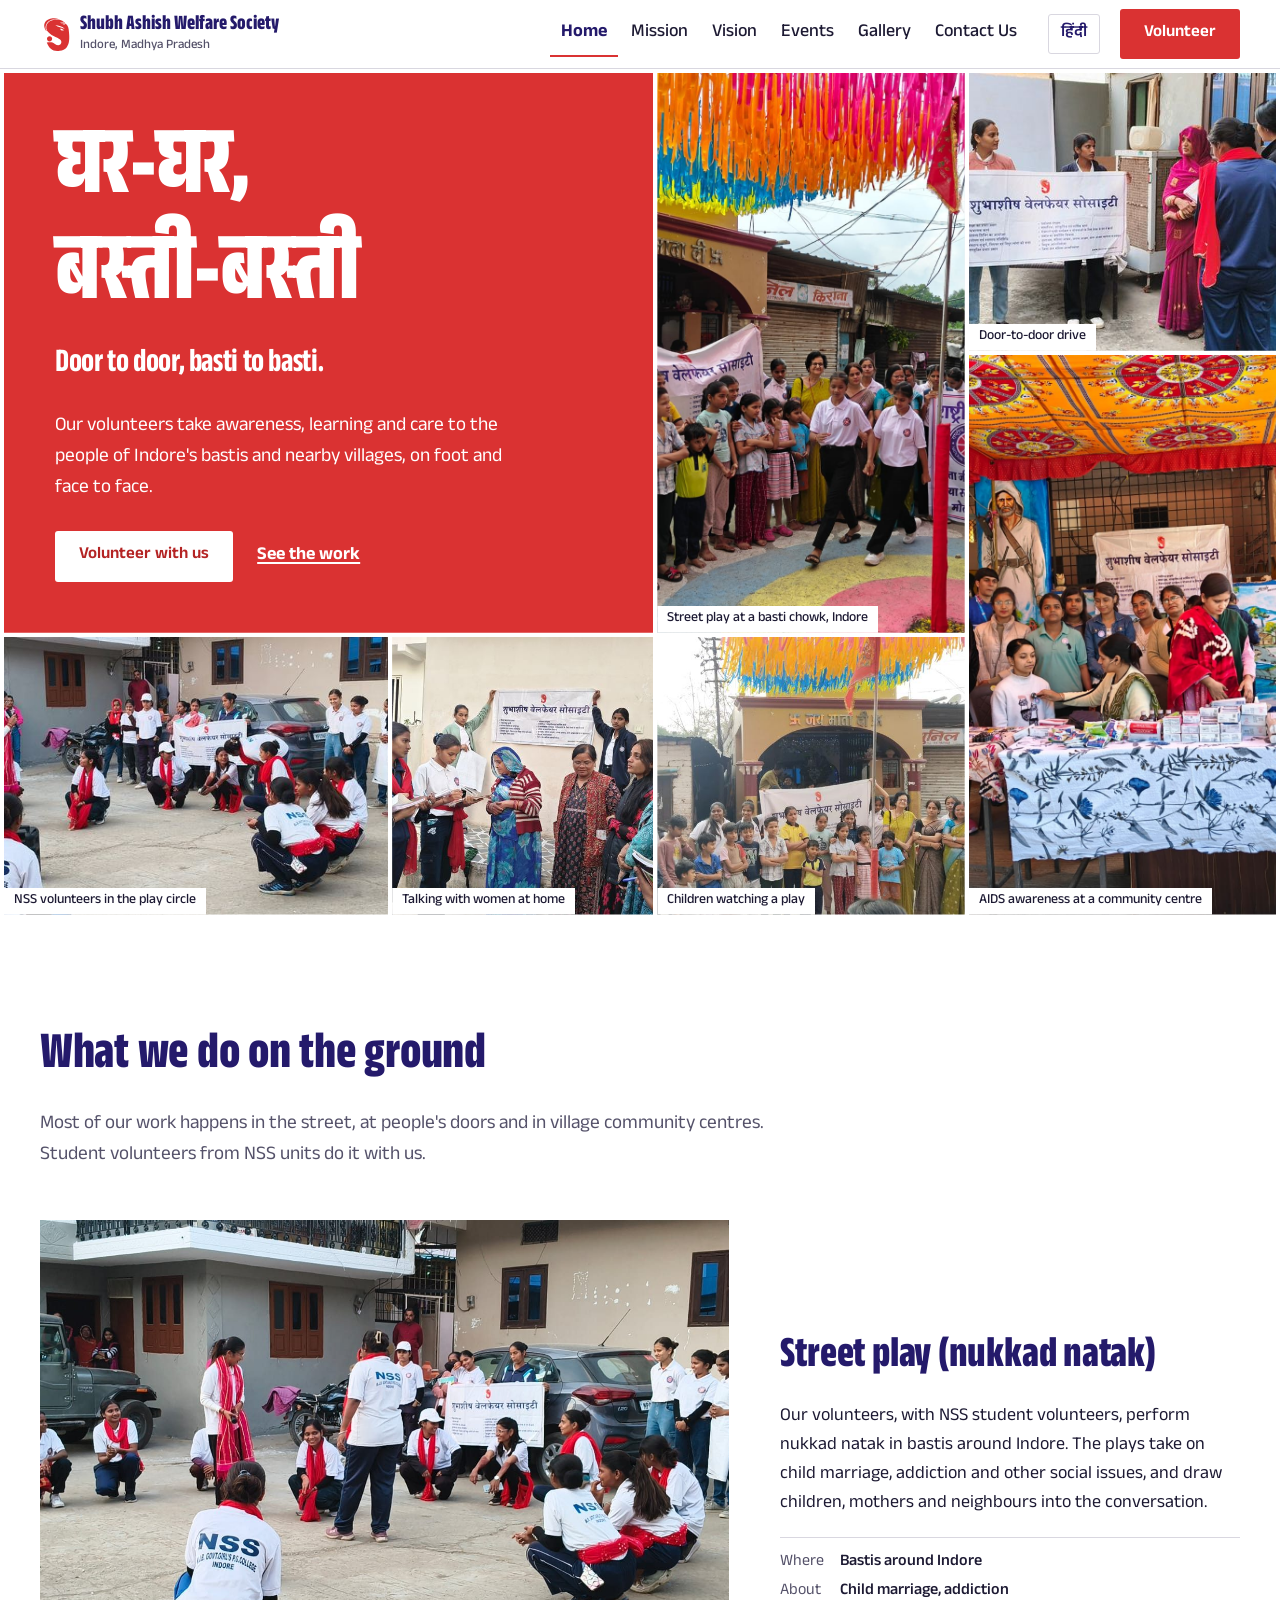
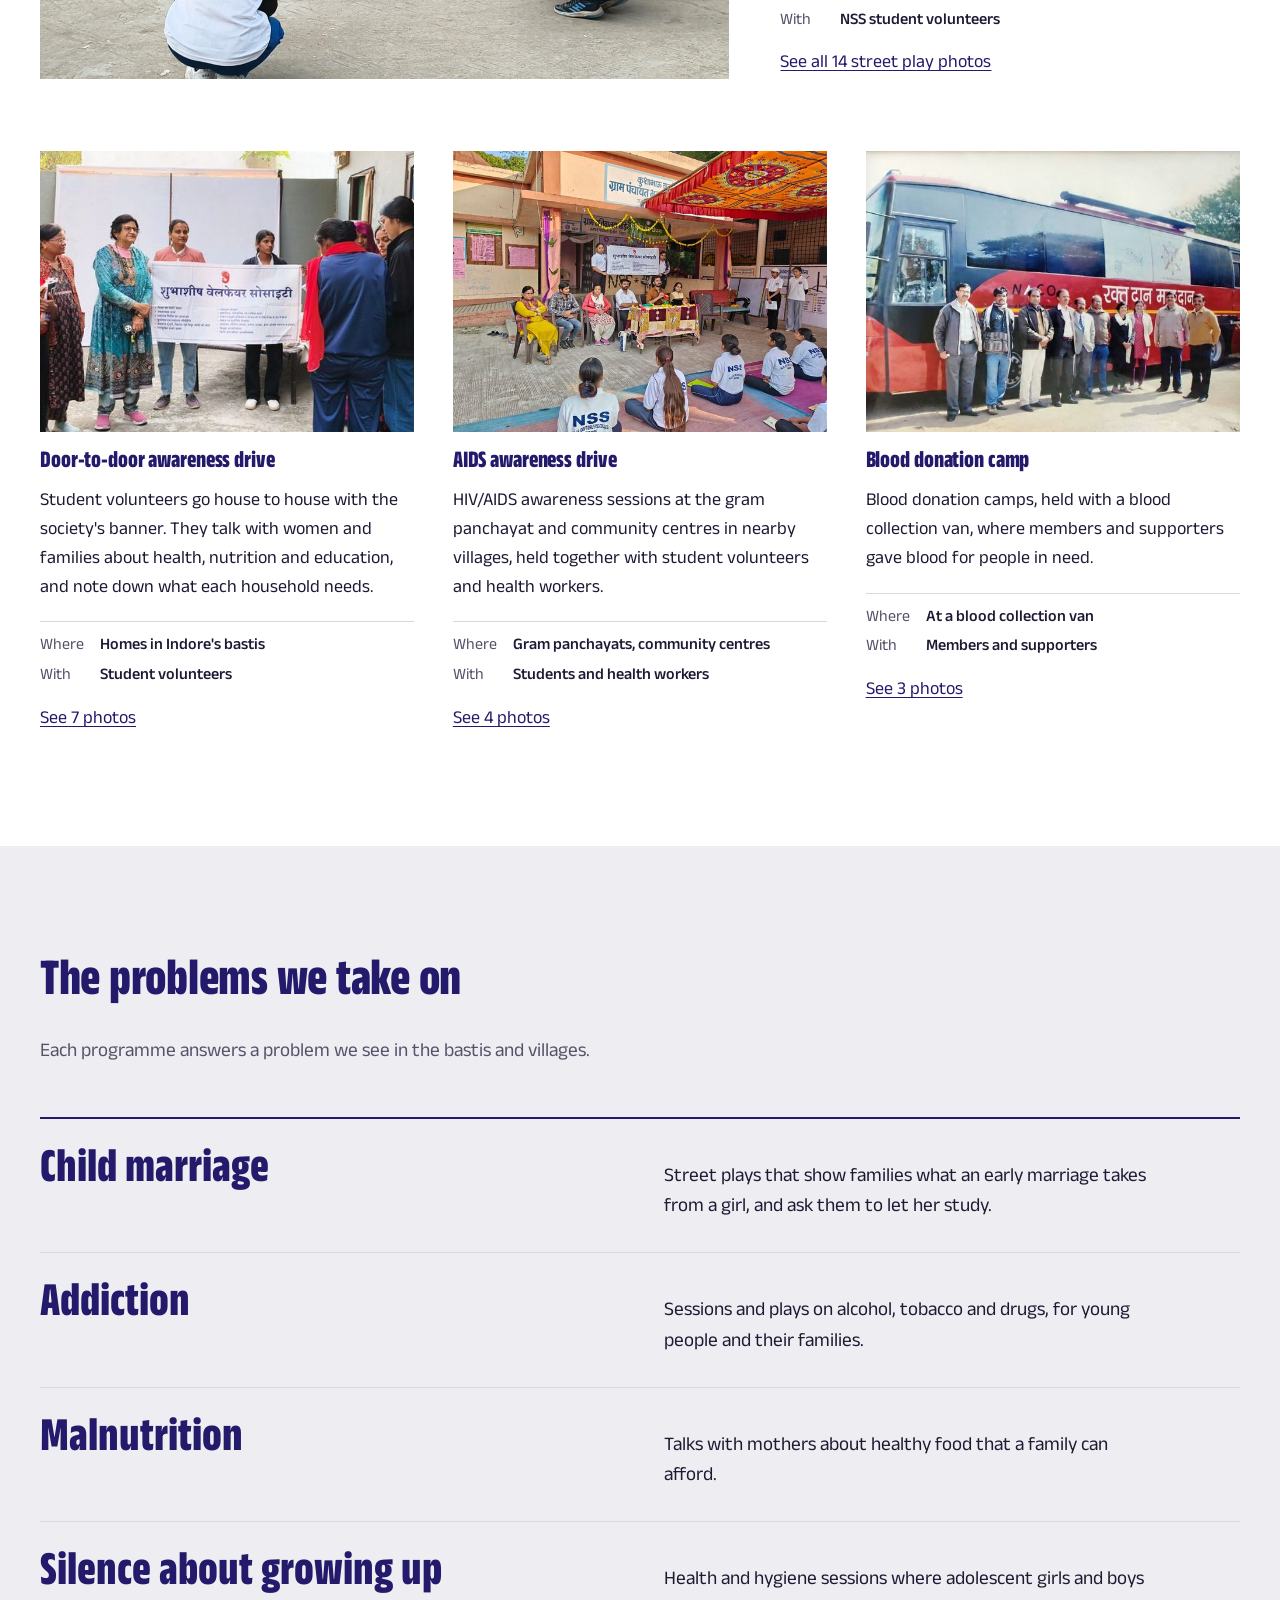
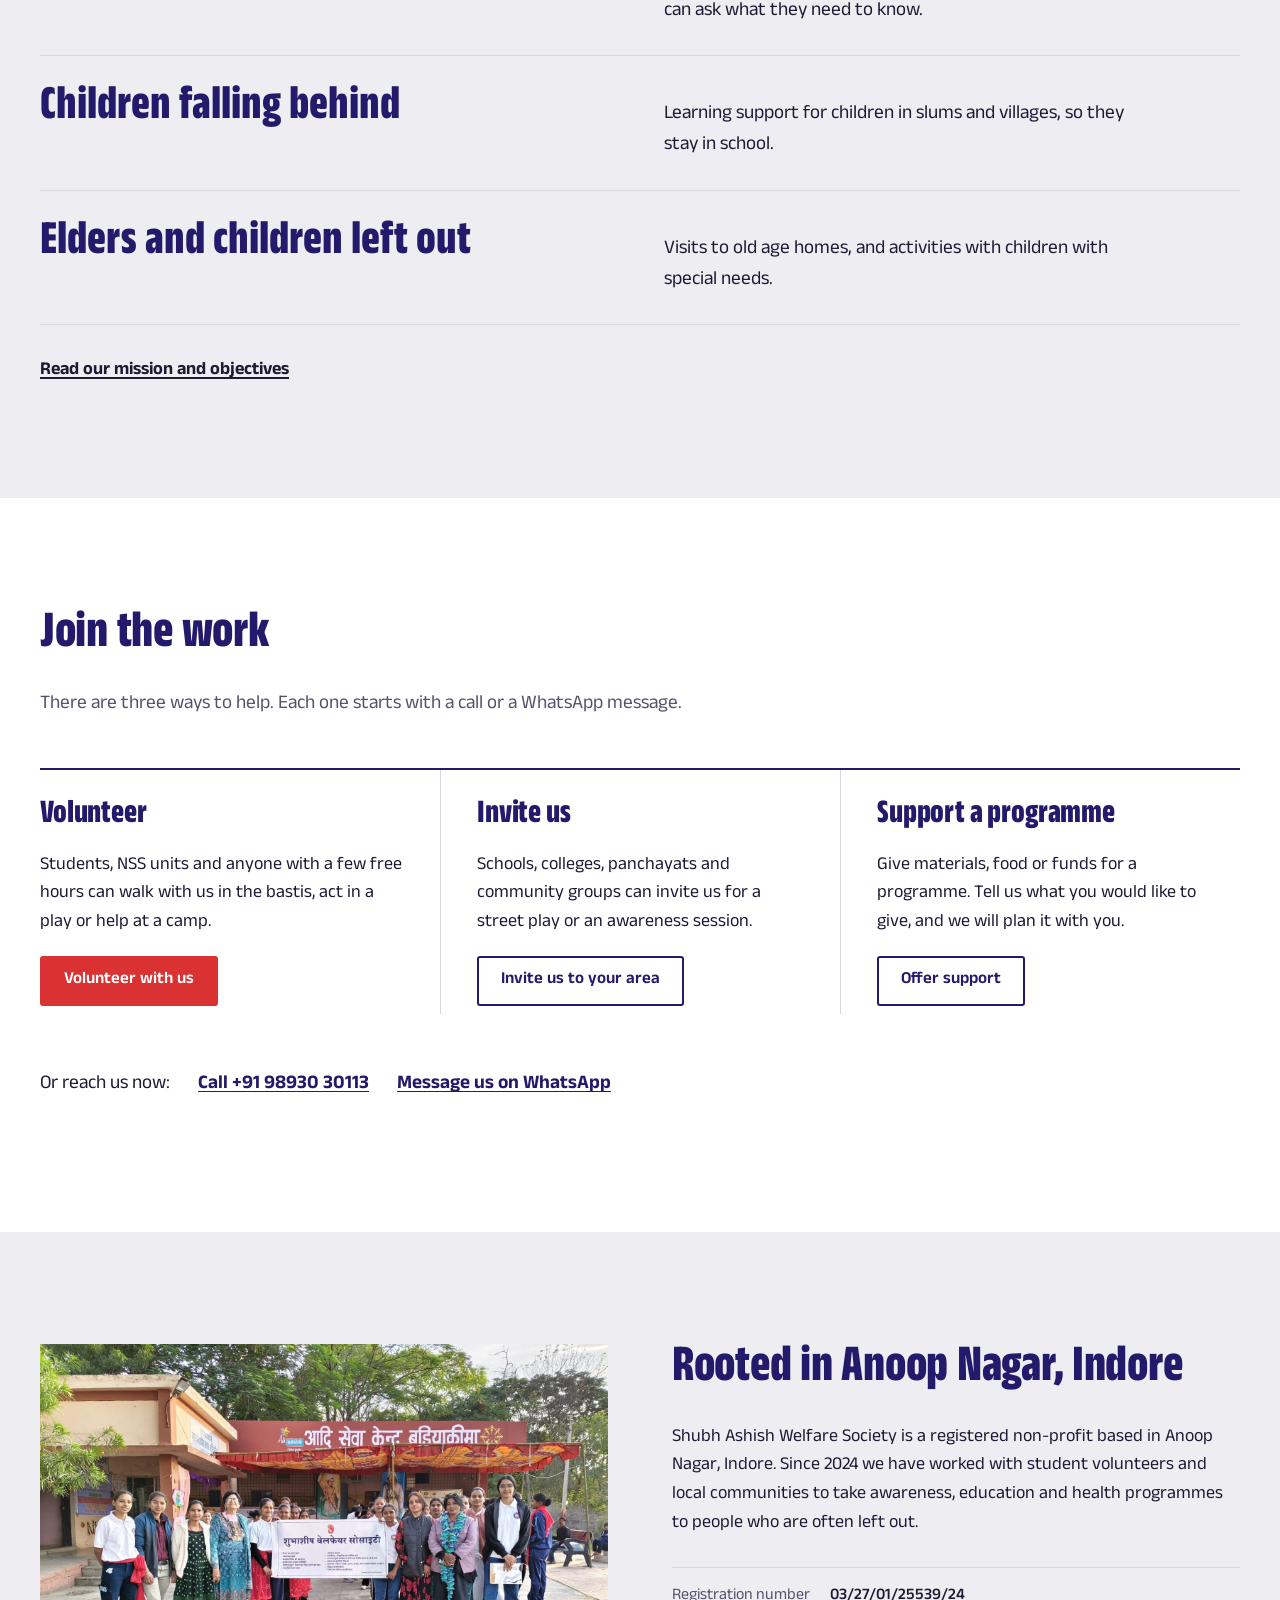
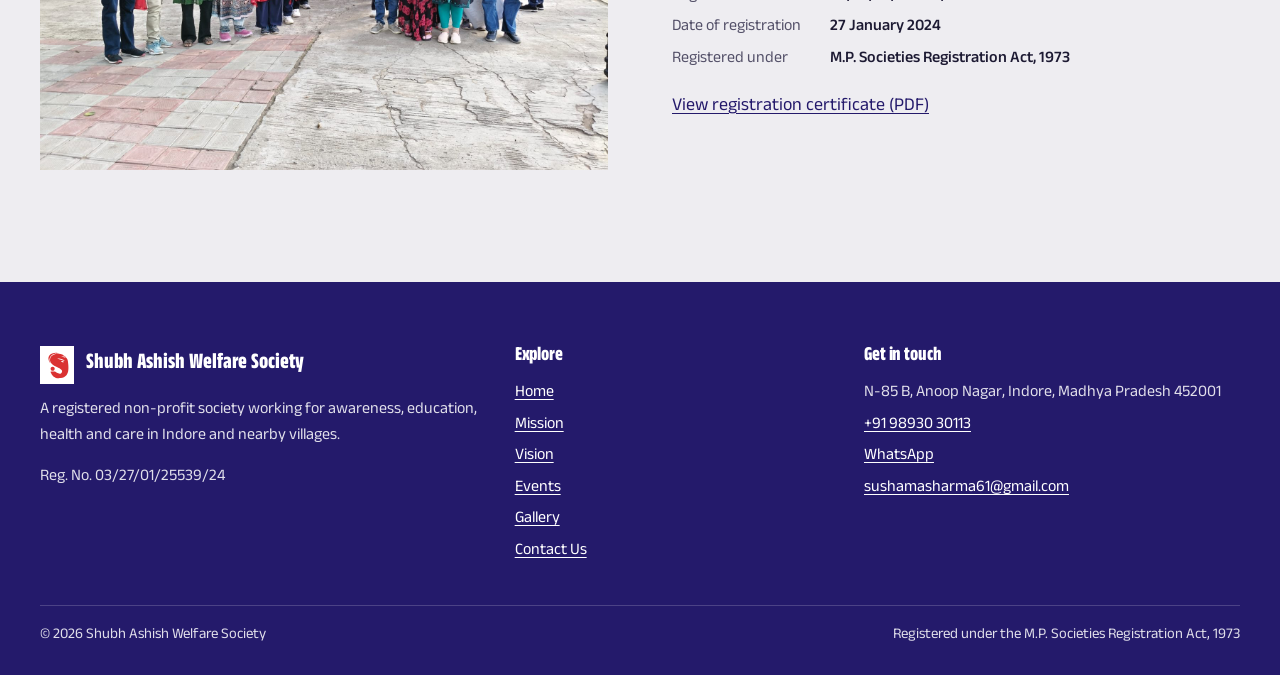
==== index.html @ 7dbbb55b "Initial commit: Shubh Ashish Welfare Society website" ====
<!doctype html>
<html lang="en">
<head>
  <meta charset="utf-8">
  <meta name="viewport" content="width=device-width, initial-scale=1">
  <title data-i18n="title.home">Shubh Ashish Welfare Society | Indore</title>
  <meta name="description" content="Shubh Ashish Welfare Society, Indore: street plays, door-to-door awareness drives, adolescent health, education, nutrition and care in Indore's bastis and nearby villages.">
  <link rel="icon" href="images/logo.svg" type="image/svg+xml">
  <link rel="preconnect" href="https://fonts.googleapis.com">
  <link rel="preconnect" href="https://fonts.gstatic.com" crossorigin>
  <link href="https://fonts.googleapis.com/css2?family=Anek+Devanagari:wdth,wght@75..100,400..800&display=swap" rel="stylesheet">
  <link rel="stylesheet" href="css/style.css">
  <script>
    /* Apply the saved language before the page paints, to avoid a flash of English. */
    (function () {
      var lang = new URLSearchParams(location.search).get("lang");
      try { lang = lang || localStorage.getItem("lang"); } catch (e) {}
      if (lang === "hi") {
        var root = document.documentElement;
        root.lang = "hi";
        root.classList.add("i18n-pending");
        setTimeout(function () { root.classList.remove("i18n-pending"); }, 1500);
      }
    })();
  </script>
  <script src="js/hi.js" defer></script>
  <script src="js/main.js" defer></script>
</head>
<body>
  <a class="skip-link" href="#main" data-i18n="skip">Skip to content</a>
  <header class="site-header">
    <div class="container header-inner">
      <a class="brand" href="index.html">
        <img src="images/logo.svg" alt="" width="30" height="35">
        <span class="brand-name"><span data-i18n="brand.name">Shubh Ashish Welfare Society</span>
          <small data-i18n="brand.place">Indore, Madhya Pradesh</small></span>
      </a>
      <nav class="main-nav" id="main-nav" data-i18n-attr="aria-label:nav.label" aria-label="Main">
        <ul>
          <li><a href="index.html" aria-current="page" data-i18n="nav.home">Home</a></li>
          <li><a href="mission.html" data-i18n="nav.mission">Mission</a></li>
          <li><a href="vision.html" data-i18n="nav.vision">Vision</a></li>
          <li><a href="events.html" data-i18n="nav.events">Events</a></li>
          <li><a href="gallery.html" data-i18n="nav.gallery">Gallery</a></li>
          <li><a href="contact.html" data-i18n="nav.contact">Contact Us</a></li>
        </ul>
      </nav>
      <button class="lang-toggle" type="button" lang="hi" data-i18n="lang.button" data-i18n-attr="aria-label:lang.aria" aria-label="Switch to Hindi">हिंदी</button>
      <a class="btn btn-primary header-cta" href="contact.html?purpose=volunteer" data-i18n="nav.cta">Volunteer</a>
      <button class="nav-toggle" type="button" aria-controls="main-nav" aria-expanded="false" data-i18n-attr="aria-label:nav.menu" aria-label="Menu"><svg viewBox="0 0 24 24" fill="none" stroke="currentColor" stroke-width="2" stroke-linecap="round" stroke-linejoin="round" aria-hidden="true"><path d="M4 6h16M4 12h16M4 18h16"/></svg></button>
    </div>
  </header>

  <main id="main">
    <section class="ground" aria-labelledby="hero-title">
      <div class="ground-call">
        <h1 id="hero-title"><span class="slogan" lang="hi">घर-घर,<br>बस्ती-बस्ती</span>
          <span class="slogan-sub" data-i18n="hero.sub">Door to door, basti to basti.</span></h1>
        <p class="lead" data-i18n="hero.lead">Our volunteers take awareness, learning and care to the people of Indore's bastis and nearby villages, on foot and face to face.</p>
        <div class="actions">
          <a class="btn btn-light" href="contact.html?purpose=volunteer" data-i18n="hero.cta1">Volunteer with us</a>
          <a class="link-strong" href="#ground-work" data-i18n="hero.cta2">See the work</a>
        </div>
      </div>
      <figure class="tile t1">
        <img src="images/gallery/full/street-awareness-play-07.jpg" width="1600" height="1200" alt="" fetchpriority="high">
        <figcaption data-i18n="tile.1">Street play at a basti chowk, Indore</figcaption>
      </figure>
      <figure class="tile t2">
        <img src="images/gallery/thumb/awareness-drive-02.jpg" width="640" height="360" alt="">
        <figcaption data-i18n="tile.2">Door-to-door drive</figcaption>
      </figure>
      <figure class="tile t3">
        <img src="images/gallery/full/AIDS-awareness-drive-03.jpg" width="1600" height="1200" alt="">
        <figcaption data-i18n="tile.3">AIDS awareness at a community centre</figcaption>
      </figure>
      <figure class="tile t4">
        <img src="images/gallery/thumb/street-awareness-play-10.jpg" width="640" height="360" alt="">
        <figcaption data-i18n="tile.4">NSS volunteers in the play circle</figcaption>
      </figure>
      <figure class="tile t5">
        <img src="images/gallery/thumb/awareness-drive-05.jpg" width="640" height="480" alt="">
        <figcaption data-i18n="tile.5">Talking with women at home</figcaption>
      </figure>
      <figure class="tile t6">
        <img src="images/gallery/thumb/street-awareness-play-02.jpg" width="640" height="480" alt="">
        <figcaption data-i18n="tile.6">Children watching a play</figcaption>
      </figure>
    </section>

    <section class="section" id="ground-work">
      <div class="container">
        <div class="section-head">
          <h2 data-i18n="home.work.title">What we do on the ground</h2>
          <p data-i18n="home.work.intro">Most of our work happens in the street, at people's doors and in village community centres. Student volunteers from NSS units do it with us.</p>
        </div>

        <article class="field-feature">
          <img src="images/gallery/full/street-awareness-play-11.jpg" width="1599" height="899" loading="lazy"
               data-i18n-attr="alt:home.f.street.alt" alt="Volunteers in red scarves crouch in a circle on the street, performing a play">
          <div>
            <h3 data-i18n="cat.street">Street play (nukkad natak)</h3>
            <p data-i18n="ev.f.street">Our volunteers, with NSS student volunteers, perform nukkad natak in bastis around Indore. The plays take on child marriage, addiction and other social issues, and draw children, mothers and neighbours into the conversation.</p>
            <dl class="facts">
              <dt data-i18n="facts.where">Where</dt><dd data-i18n="f.street.where">Bastis around Indore</dd>
              <dt data-i18n="facts.about">About</dt><dd data-i18n="f.street.about">Child marriage, addiction</dd>
              <dt data-i18n="facts.with">With</dt><dd data-i18n="f.nss">NSS student volunteers</dd>
            </dl>
            <a href="gallery.html#street-play" data-i18n="f.street.link">See all 14 street play photos</a>
          </div>
        </article>

        <div class="field-list">
          <article class="field-item">
            <img src="images/gallery/thumb/awareness-drive-04.jpg" width="640" height="360" loading="lazy"
                 data-i18n-attr="alt:home.f.drive.alt" alt="Volunteers with the society's banner talk with women outside a house">
            <div>
              <h3 data-i18n="cat.drive">Door-to-door awareness drive</h3>
              <p data-i18n="ev.f.drive">Student volunteers go house to house with the society's banner. They talk with women and families about health, nutrition and education, and note down what each household needs.</p>
              <dl class="facts">
                <dt data-i18n="facts.where">Where</dt><dd data-i18n="f.drive.where">Homes in Indore's bastis</dd>
                <dt data-i18n="facts.with">With</dt><dd data-i18n="f.students">Student volunteers</dd>
              </dl>
              <a href="gallery.html#awareness-drive" data-i18n="f.drive.link">See 7 photos</a>
            </div>
          </article>
          <article class="field-item">
            <img src="images/gallery/thumb/AIDS-awareness-drive-01.jpg" width="640" height="480" loading="lazy"
                 data-i18n-attr="alt:home.f.aids.alt" alt="A session under a canopy at a gram panchayat, with NSS volunteers seated in front">
            <div>
              <h3 data-i18n="cat.aids">AIDS awareness drive</h3>
              <p data-i18n="ev.f.aids">HIV/AIDS awareness sessions at the gram panchayat and community centres in nearby villages, held together with student volunteers and health workers.</p>
              <dl class="facts">
                <dt data-i18n="facts.where">Where</dt><dd data-i18n="f.aids.where">Gram panchayats, community centres</dd>
                <dt data-i18n="facts.with">With</dt><dd data-i18n="f.aids.with">Students and health workers</dd>
              </dl>
              <a href="gallery.html#aids-awareness" data-i18n="f.aids.link">See 4 photos</a>
            </div>
          </article>
          <article class="field-item">
            <img src="images/gallery/thumb/blood-donation-drive-02.jpg" width="640" height="443" loading="lazy"
                 data-i18n-attr="alt:home.f.blood.alt" alt="Members stand in front of a blood collection van">
            <div>
              <h3 data-i18n="cat.blood">Blood donation camp</h3>
              <p data-i18n="ev.f.blood">Blood donation camps, held with a blood collection van, where members and supporters gave blood for people in need.</p>
              <dl class="facts">
                <dt data-i18n="facts.where">Where</dt><dd data-i18n="f.blood.where">At a blood collection van</dd>
                <dt data-i18n="facts.with">With</dt><dd data-i18n="f.blood.with">Members and supporters</dd>
              </dl>
              <a href="gallery.html#blood-donation" data-i18n="f.blood.link">See 3 photos</a>
            </div>
          </article>
        </div>
      </div>
    </section>

    <section class="section alt">
      <div class="container">
        <div class="section-head">
          <h2 data-i18n="home.issues.title">The problems we take on</h2>
          <p data-i18n="home.issues.intro">Each programme answers a problem we see in the bastis and villages.</p>
        </div>
        <ul class="issues">
          <li><span class="issue-name" data-i18n="iss.1.t">Child marriage</span>
            <p class="issue-answer" data-i18n="iss.1.d">Street plays that show families what an early marriage takes from a girl, and ask them to let her study.</p></li>
          <li><span class="issue-name" data-i18n="iss.2.t">Addiction</span>
            <p class="issue-answer" data-i18n="iss.2.d">Sessions and plays on alcohol, tobacco and drugs, for young people and their families.</p></li>
          <li><span class="issue-name" data-i18n="iss.3.t">Malnutrition</span>
            <p class="issue-answer" data-i18n="iss.3.d">Talks with mothers about healthy food that a family can afford.</p></li>
          <li><span class="issue-name" data-i18n="iss.4.t">Silence about growing up</span>
            <p class="issue-answer" data-i18n="iss.4.d">Health and hygiene sessions where adolescent girls and boys can ask what they need to know.</p></li>
          <li><span class="issue-name" data-i18n="iss.5.t">Children falling behind</span>
            <p class="issue-answer" data-i18n="iss.5.d">Learning support for children in slums and villages, so they stay in school.</p></li>
          <li><span class="issue-name" data-i18n="iss.6.t">Elders and children left out</span>
            <p class="issue-answer" data-i18n="iss.6.d">Visits to old age homes, and activities with children with special needs.</p></li>
        </ul>
        <p style="margin:32px 0 0"><a class="link-strong" href="mission.html" data-i18n="home.issues.more">Read our mission and objectives</a></p>
      </div>
    </section>

    <section class="section" id="join">
      <div class="container">
        <div class="section-head">
          <h2 data-i18n="home.join.title">Join the work</h2>
          <p data-i18n="home.join.intro">There are three ways to help. Each one starts with a call or a WhatsApp message.</p>
        </div>
        <div class="join">
          <div class="join-way">
            <h3 data-i18n="join.v.t">Volunteer</h3>
            <p data-i18n="join.v.d">Students, NSS units and anyone with a few free hours can walk with us in the bastis, act in a play or help at a camp.</p>
            <a class="btn btn-primary" href="contact.html?purpose=volunteer" data-i18n="hero.cta1">Volunteer with us</a>
          </div>
          <div class="join-way">
            <h3 data-i18n="join.i.t">Invite us</h3>
            <p data-i18n="join.i.d">Schools, colleges, panchayats and community groups can invite us for a street play or an awareness session.</p>
            <a class="btn btn-outline" href="contact.html?purpose=event" data-i18n="join.i.b">Invite us to your area</a>
          </div>
          <div class="join-way">
            <h3 data-i18n="join.s.t">Support a programme</h3>
            <p data-i18n="join.s.d">Give materials, food or funds for a programme. Tell us what you would like to give, and we will plan it with you.</p>
            <a class="btn btn-outline" href="contact.html?purpose=support" data-i18n="join.s.b">Offer support</a>
          </div>
        </div>
        <p class="join-direct"><span data-i18n="join.direct">Or reach us now:</span>
          <a href="tel:+919893030113"><span data-i18n="join.call">Call</span> +91 98930 30113</a>
          <a href="https://wa.me/919893030113" target="_blank" rel="noopener" data-i18n="contact.wa">Message us on WhatsApp</a></p>
      </div>
    </section>

    <section class="section alt">
      <div class="container roots">
        <img src="images/gallery/full/AIDS-awareness-drive-02.jpg" width="1600" height="1200" loading="lazy"
             data-i18n-attr="alt:home.about.alt" alt="Society members and student volunteers with the Shubh Ashish banner">
        <div>
          <h2 data-i18n="home.roots.title">Rooted in Anoop Nagar, Indore</h2>
          <p class="measure" data-i18n="home.about.p1">Shubh Ashish Welfare Society is a registered non-profit based in Anoop Nagar, Indore. Since 2024 we have worked with student volunteers and local communities to take awareness, education and health programmes to people who are often left out.</p>
          <dl class="reg-list">
            <dt data-i18n="reg.no.l">Registration number</dt><dd>03/27/01/25539/24</dd>
            <dt data-i18n="reg.date.l">Date of registration</dt><dd data-i18n="reg.date.v">27 January 2024</dd>
            <dt data-i18n="reg.act.l">Registered under</dt><dd data-i18n="reg.act.short">M.P. Societies Registration Act, 1973</dd>
          </dl>
          <p style="margin:20px 0 0"><a href="docs/registration-certificate.pdf" target="_blank" rel="noopener" data-i18n="reg.download">View registration certificate (PDF)</a></p>
        </div>
      </div>
    </section>
  </main>

  <footer class="site-footer">
    <div class="container">
      <div class="footer-grid">
        <div>
          <div class="footer-brand"><img src="images/logo.svg" alt="" width="34" height="40"><span data-i18n="brand.name">Shubh Ashish Welfare Society</span></div>
          <p data-i18n="footer.about">A registered non-profit society working for awareness, education, health and care in Indore and nearby villages.</p>
          <p><span data-i18n="reg.short">Reg. No.</span> 03/27/01/25539/24</p>
        </div>
        <div>
          <h3 data-i18n="footer.links">Explore</h3>
          <ul>
            <li><a href="index.html" data-i18n="nav.home">Home</a></li>
            <li><a href="mission.html" data-i18n="nav.mission">Mission</a></li>
            <li><a href="vision.html" data-i18n="nav.vision">Vision</a></li>
            <li><a href="events.html" data-i18n="nav.events">Events</a></li>
            <li><a href="gallery.html" data-i18n="nav.gallery">Gallery</a></li>
            <li><a href="contact.html" data-i18n="nav.contact">Contact Us</a></li>
          </ul>
        </div>
        <div>
          <h3 data-i18n="footer.contact">Get in touch</h3>
          <ul>
            <li data-i18n="addr.full">N-85 B, Anoop Nagar, Indore, Madhya Pradesh 452001</li>
            <li><a href="tel:+919893030113">+91 98930 30113</a></li>
            <li><a href="https://wa.me/919893030113" target="_blank" rel="noopener">WhatsApp</a></li>
            <li><a href="mailto:sushamasharma61@gmail.com">sushamasharma61@gmail.com</a></li>
          </ul>
        </div>
      </div>
      <div class="footer-bottom">
        <span>&copy; <span data-year></span> <span data-i18n="brand.name">Shubh Ashish Welfare Society</span></span>
        <span data-i18n="footer.act">Registered under the M.P. Societies Registration Act, 1973</span>
      </div>
    </div>
  </footer>
</body>
</html>
---- css/style.css ----
/* Shubh Ashish Welfare Society: site styles
   Direction: the ground work leads. Field photos carry the colour; the interface stays
   white, indigo (the society's banner ink) and one red (the logo and the volunteers' scarves).
   Type: Anek Devanagari throughout. Condensed and heavy for headings, normal width for reading. */

:root {
  --white: #ffffff;
  --concrete: #eeedf1;     /* alternate sections: the grey of the street */
  --line: #d9d7e0;
  --ink: #1d1a33;          /* body text */
  --muted: #55526a;
  --indigo: #241a6b;       /* banner ink: headings, footer, dark bands */
  --indigo-soft: #3a2f8a;
  --red: #da3232;          /* logo red: the hero tile and main actions only */
  --red-deep: #b42424;
  --haldi: #f4b12e;        /* the painted ground circle: focus on dark backgrounds */

  --font: "Anek Devanagari", "Noto Sans Devanagari", system-ui, sans-serif;
  --max: 1240px;
  --gutter: clamp(16px, 4vw, 40px);
  --radius: 3px;
}

*, *::before, *::after { box-sizing: border-box; }

html { scroll-behavior: smooth; -webkit-text-size-adjust: 100%; }
html.i18n-pending body { opacity: 0; }

body {
  margin: 0;
  background: var(--white);
  color: var(--ink);
  font-family: var(--font);
  font-size: 1.125rem;
  line-height: 1.6;
  font-stretch: 100%;
  transition: opacity 0.15s;
}

img { max-width: 100%; height: auto; display: block; }
a { color: var(--indigo); text-underline-offset: 0.18em; text-decoration-thickness: 1px; }
a:hover { color: var(--red-deep); }

:focus-visible { outline: 3px solid var(--indigo); outline-offset: 3px; }

h1, h2, h3 {
  font-stretch: 75%;
  font-weight: 750;
  line-height: 1.08;
  color: var(--indigo);
  margin: 0 0 0.45em;
  letter-spacing: -0.005em;
}
h1 { font-size: clamp(2.75rem, 6.5vw, 4.75rem); }
h2 { font-size: clamp(2.125rem, 4.4vw, 3.25rem); }
h3 { font-size: 1.5rem; line-height: 1.15; }
:lang(hi) h1, :lang(hi) h2, :lang(hi) h3 { line-height: 1.22; }
p { margin: 0 0 1em; }
.measure { max-width: 62ch; }

.container { width: min(100% - 2 * var(--gutter), var(--max)); margin-inline: auto; }

.skip-link {
  position: absolute; left: -9999px; top: 0;
  background: var(--indigo); color: #fff; padding: 8px 14px; z-index: 100;
}
.skip-link:focus { left: 8px; top: 8px; }

/* ---------- Header ---------- */
.site-header {
  position: sticky; top: 0; z-index: 50;
  background: var(--white);
  border-bottom: 1px solid var(--line);
}
.header-inner {
  display: flex; align-items: center; gap: 12px 20px;
  min-height: 68px;
}
.brand {
  display: flex; align-items: center; gap: 10px;
  text-decoration: none; color: var(--indigo);
  margin-right: auto;
}
.brand img { width: 30px; height: auto; }
.brand-name {
  font-stretch: 75%; font-weight: 750;
  font-size: 1.3rem; line-height: 1;
}
.brand-name small {
  display: block; font-stretch: 100%;
  font-weight: 500; font-size: 0.8rem; color: var(--muted); margin-top: 3px;
}

.main-nav ul {
  list-style: none; margin: 0; padding: 0;
  display: flex; gap: 2px;
}
.main-nav a {
  display: block; padding: 8px 11px;
  text-decoration: none; color: var(--ink); font-weight: 500;
  border-bottom: 2px solid transparent;
}
.main-nav a:hover { color: var(--indigo); border-bottom-color: var(--line); }
.main-nav a[aria-current="page"] { color: var(--indigo); font-weight: 650; border-bottom-color: var(--red); }

.lang-toggle {
  border: 1px solid var(--line); background: var(--white); color: var(--indigo);
  font: 600 0.95rem var(--font);
  padding: 6px 12px; border-radius: var(--radius); cursor: pointer;
  white-space: nowrap;
}
.lang-toggle:hover { border-color: var(--indigo); }

.header-cta { padding: 9px 16px; font-size: 0.98rem; }

.nav-toggle {
  display: none;
  background: none; border: 0; padding: 8px; cursor: pointer;
  color: var(--indigo);
}
.nav-toggle svg { width: 28px; height: 28px; }

@media (max-width: 1060px) {
  .nav-toggle { display: block; order: 4; }
  .lang-toggle { order: 2; }
  .header-cta { order: 3; }
  .main-nav {
    position: absolute; left: 0; right: 0; top: 100%;
    background: var(--white); border-bottom: 1px solid var(--line);
    display: none;
  }
  .main-nav.open { display: block; }
  .main-nav ul { flex-direction: column; padding: 4px var(--gutter) 16px; }
  .main-nav a { padding: 12px 0; border-bottom: 1px solid var(--concrete); }
  .main-nav a[aria-current="page"] { border-bottom-color: var(--concrete); color: var(--red-deep); }
}
@media (max-width: 560px) {
  .brand-name small { display: none; }
  .brand-name { font-size: 1.1rem; }
  .btn.header-cta { display: none; }
}

/* ---------- Buttons ---------- */
.btn {
  display: inline-flex; align-items: center; justify-content: center; gap: 8px;
  padding: 13px 22px; border-radius: var(--radius);
  font: 600 1.05rem/1.2 var(--font); text-decoration: none;
  border: 2px solid transparent; cursor: pointer;
}
.btn svg { flex-shrink: 0; }
.btn-primary { background: var(--red); color: #fff; }
.btn-primary:hover { background: var(--red-deep); color: #fff; }
.btn-light { background: #fff; color: var(--red-deep); }
.btn-light:hover { background: var(--indigo); color: #fff; }
.btn-outline { border-color: var(--indigo); color: var(--indigo); background: transparent; }
.btn-outline:hover { background: var(--indigo); color: #fff; }
.btn-ghost { border-color: currentColor; color: #fff; }
.btn-ghost:hover { background: #fff; color: var(--indigo); }

.link-strong {
  font-weight: 650; color: inherit;
  text-decoration: underline; text-decoration-thickness: 2px;
}

/* ---------- Home: the ground (hero mosaic) ---------- */
.ground {
  display: grid; gap: 4px;
  grid-template-columns: 1.25fr 0.85fr 1fr 1fr;
  grid-template-rows: repeat(3, minmax(170px, 1fr));
  grid-template-areas:
    "call call t1 t2"
    "call call t1 t3"
    "t4   t5   t6 t3";
  min-height: clamp(620px, calc(100vh - 69px), 880px);
  background: var(--white);
  padding: 4px;
}
.ground-call {
  grid-area: call;
  background: var(--red); color: #fff;
  padding: clamp(28px, 4vw, 56px);
  display: flex; flex-direction: column; justify-content: flex-end;
}
.ground-call h1 { color: #fff; margin-bottom: 0.35em; }
.slogan {
  display: block;
  font-size: clamp(3.5rem, min(7.4vw, 10.5vh), 8rem);
  line-height: 1.12; font-weight: 800; font-stretch: 75%;
  letter-spacing: -0.01em;
}
.slogan-sub {
  display: block; margin-top: 0.35em;
  font-size: clamp(1.6rem, 2.6vw, 2.35rem); font-weight: 650; line-height: 1.15;
}
.ground-call .lead { font-size: 1.2rem; max-width: 44ch; margin-bottom: 1.4em; }
.ground-call .actions { display: flex; flex-wrap: wrap; align-items: center; gap: 14px 24px; }
.ground-call .link-strong:hover { color: #fff; text-decoration-thickness: 3px; }
.ground-call :focus-visible { outline-color: var(--haldi); }

.tile { margin: 0; position: relative; overflow: hidden; background: var(--concrete); min-height: 0; }
.tile img { width: 100%; height: 100%; object-fit: cover; }
.tile figcaption {
  position: absolute; left: 0; bottom: 0;
  background: var(--white); color: var(--ink);
  font-size: 0.86rem; font-weight: 500; line-height: 1.3;
  padding: 5px 10px 4px; max-width: calc(100% - 12px);
}
.t1 { grid-area: t1; } .t2 { grid-area: t2; } .t3 { grid-area: t3; }
.t4 { grid-area: t4; } .t5 { grid-area: t5; } .t6 { grid-area: t6; }
.t1 img { object-position: 38% 50%; }
.t3 img { object-position: 50% 50%; }

@media (prefers-reduced-motion: no-preference) {
  .ground > * { animation: lay-down 0.7s cubic-bezier(.2,.7,.2,1) both; }
  .ground > .t1 { animation-delay: 0.08s; }
  .ground > .t2 { animation-delay: 0.16s; }
  .ground > .t3 { animation-delay: 0.24s; }
  .ground > .t6 { animation-delay: 0.32s; }
  .ground > .t5 { animation-delay: 0.40s; }
  .ground > .t4 { animation-delay: 0.48s; }
  @keyframes lay-down {
    from { clip-path: inset(100% 0 0 0); }
    to { clip-path: inset(0 0 0 0); }
  }
}

@media (max-width: 900px) {
  .ground {
    min-height: 0;
    grid-template-columns: 1fr 1fr;
    grid-template-rows: auto;
    grid-template-areas:
      "call call"
      "t1 t2"
      "t3 t4";
  }
  .ground .t5, .ground .t6 { display: none; }
  .tile { aspect-ratio: 4 / 3; }
  .tile figcaption { font-size: 0.78rem; padding: 4px 8px 3px; }
  .ground-call { padding-top: 48px; }
}

/* ---------- Sections ---------- */
.section { padding: clamp(64px, 9vw, 112px) 0; }
.section.alt { background: var(--concrete); }
.section-head { max-width: 760px; margin-bottom: clamp(32px, 4vw, 48px); }
.section-head p { color: var(--muted); font-size: 1.2rem; }

/* Home: field work. One feature (street plays, the core) and three supporting entries. */
.field-feature {
  display: grid; gap: clamp(24px, 4vw, 56px);
  grid-template-columns: 1.5fr 1fr; align-items: end;
  margin-bottom: clamp(48px, 6vw, 72px);
}
.field-feature img { width: 100%; aspect-ratio: 3 / 2; object-fit: cover; }
.field-feature h3 { font-size: clamp(2rem, 3.4vw, 2.75rem); }
.field-list {
  display: grid; gap: clamp(28px, 3vw, 40px);
  grid-template-columns: repeat(3, 1fr);
}
.field-item img { width: 100%; aspect-ratio: 4 / 3; object-fit: cover; margin-bottom: 18px; }
.facts {
  margin: 0 0 1em; display: grid; grid-template-columns: auto 1fr; gap: 4px 16px;
  border-top: 1px solid var(--line); padding-top: 12px; font-size: 1rem;
}
.facts dt { color: var(--muted); }
.facts dd { margin: 0; font-weight: 550; }
@media (max-width: 900px) {
  .field-feature { grid-template-columns: 1fr; }
  .field-list { grid-template-columns: 1fr; }
  .field-item { display: grid; grid-template-columns: minmax(0, 2fr) minmax(0, 3fr); gap: 0 20px; align-items: start; }
  .field-item img { margin-bottom: 0; }
}
@media (max-width: 560px) {
  .field-item { display: block; }
  .field-item img { margin-bottom: 14px; }
}

/* Home: the problems we take on. Big words, plain answers. */
.issues { list-style: none; margin: 0; padding: 0; border-top: 2px solid var(--indigo); }
.issues li {
  display: grid; grid-template-columns: minmax(0, 1fr) minmax(0, 1fr);
  gap: 8px clamp(24px, 4vw, 48px); align-items: baseline;
  padding: clamp(18px, 2.4vw, 28px) 0;
  border-bottom: 1px solid var(--line);
}
.issue-name {
  font-stretch: 75%; font-weight: 750; color: var(--indigo);
  font-size: clamp(1.9rem, 4vw, 3rem); line-height: 1.1;
}
.issue-answer { margin: 0; max-width: 44ch; font-size: 1.2rem; }
@media (max-width: 700px) { .issues li { grid-template-columns: 1fr; } }

/* Home: ways to join. Three columns divided by rules, not boxes. */
.join {
  display: grid; grid-template-columns: repeat(3, 1fr);
  border-top: 2px solid var(--indigo);
}
.join-way {
  padding: 28px clamp(20px, 3vw, 36px) 8px 0;
  display: flex; flex-direction: column;
}
.join-way + .join-way { border-left: 1px solid var(--line); padding-left: clamp(20px, 3vw, 36px); }
.join-way h3 { font-size: clamp(1.75rem, 2.6vw, 2.25rem); }
.join-way p { flex: 1; }
.join-way .btn { align-self: flex-start; }
.join-direct {
  margin-top: clamp(40px, 5vw, 56px); font-size: 1.2rem;
  display: flex; flex-wrap: wrap; gap: 8px 28px; align-items: baseline;
}
.join-direct a { font-weight: 650; }
@media (max-width: 860px) {
  .join { grid-template-columns: 1fr; }
  .join-way { padding: 24px 0; border-bottom: 1px solid var(--line); }
  .join-way + .join-way { border-left: 0; padding-left: 0; }
}

/* Roots: who we are + registration */
.roots {
  display: grid; gap: clamp(32px, 5vw, 72px);
  grid-template-columns: 1fr 1fr; align-items: start;
}
.roots img { width: 100%; aspect-ratio: 4 / 3; object-fit: cover; }
@media (max-width: 860px) { .roots { grid-template-columns: 1fr; } }

.reg-list {
  margin: 28px 0 0; display: grid; grid-template-columns: auto 1fr; gap: 6px 20px;
  font-size: 1rem; border-top: 1px solid var(--line); padding-top: 16px;
}
.reg-list dt { color: var(--muted); }
.reg-list dd { margin: 0; font-weight: 550; }
@media (max-width: 520px) {
  .reg-list { grid-template-columns: 1fr; gap: 0; }
  .reg-list dd { margin-bottom: 10px; }
}

/* ---------- Inner pages ---------- */
.page-head { padding: clamp(48px, 7vw, 88px) 0 clamp(32px, 4vw, 48px); }
.page-head h1 { max-width: 18ch; }
.page-head p { font-size: 1.25rem; color: var(--muted); max-width: 52ch; margin: 0; }
.page-band { height: clamp(220px, 34vw, 440px); overflow: hidden; background: var(--concrete); }
.page-band img { width: 100%; height: 100%; object-fit: cover; }

.statement {
  font-stretch: 87.5%; font-weight: 550;
  font-size: clamp(1.5rem, 2.8vw, 2.125rem);
  line-height: 1.35; color: var(--indigo);
  max-width: 34em; margin: 0;
}
:lang(hi) .statement { line-height: 1.5; }

.grid { display: grid; gap: clamp(24px, 3vw, 40px); }
.grid-2 { grid-template-columns: repeat(auto-fit, minmax(min(100%, 360px), 1fr)); }
.grid-3 { grid-template-columns: repeat(auto-fit, minmax(min(100%, 300px), 1fr)); }
.grid-4 { grid-template-columns: repeat(auto-fit, minmax(min(100%, 230px), 1fr)); }

/* A ruled entry: a top rule instead of a box */
.entry { border-top: 2px solid var(--indigo); padding-top: 16px; }
.entry h3 { margin-bottom: 0.35em; }
.entry p:last-child { margin-bottom: 0; }

.split {
  display: grid; gap: clamp(32px, 5vw, 72px); align-items: center;
  grid-template-columns: 1fr 1fr;
}
@media (max-width: 860px) { .split { grid-template-columns: 1fr; } }

.check-list { list-style: none; padding: 0; margin: 0; border-top: 1px solid var(--line); }
.check-list li {
  position: relative; padding: 12px 0 12px 30px; border-bottom: 1px solid var(--line);
}
.check-list li::before {
  content: ""; position: absolute; left: 2px; top: 1.15em;
  width: 12px; height: 12px; border-radius: 50%;
  background: var(--red);
}

.objectives {
  list-style: none; padding: 0; margin: 0;
  columns: 2 340px; column-gap: clamp(32px, 5vw, 72px);
}
.objectives li {
  break-inside: avoid; padding: 12px 0; border-top: 1px solid var(--line);
}

/* ---------- Registration ---------- */
.reg-card dl { margin: 0; display: grid; grid-template-columns: auto 1fr; gap: 10px 32px; border-top: 2px solid var(--indigo); padding-top: 20px; }
.reg-card dt { color: var(--muted); }
.reg-card dd { margin: 0; font-weight: 600; }
@media (max-width: 600px) {
  .reg-card dl { grid-template-columns: 1fr; gap: 0; }
  .reg-card dd { margin-bottom: 12px; }
}

/* ---------- Events ---------- */
.event-row {
  display: grid; gap: clamp(24px, 4vw, 56px);
  grid-template-columns: minmax(0, 1.3fr) minmax(0, 1fr); align-items: center;
  padding: clamp(32px, 4vw, 48px) 0; border-top: 1px solid var(--line);
}
.event-row:first-child { border-top: 0; padding-top: 0; }
.event-row img { width: 100%; aspect-ratio: 3 / 2; object-fit: cover; }
.event-row h3 { font-size: clamp(1.75rem, 3vw, 2.375rem); }
@media (max-width: 820px) { .event-row { grid-template-columns: 1fr; } }

/* ---------- Gallery ---------- */
.filters { display: flex; flex-wrap: wrap; gap: 4px 24px; margin-bottom: 32px; border-bottom: 1px solid var(--line); }
.filter-btn {
  border: 0; border-bottom: 3px solid transparent; background: none; color: var(--ink);
  padding: 10px 0 9px; margin-bottom: -1px; cursor: pointer;
  font: 500 1.02rem var(--font);
}
.filter-btn:hover { color: var(--indigo); border-bottom-color: var(--line); }
.filter-btn[aria-pressed="true"] { color: var(--indigo); font-weight: 650; border-bottom-color: var(--red); }
.filter-btn .count { color: var(--muted); margin-left: 4px; font-weight: 400; }

.gallery {
  display: grid; gap: 4px;
  grid-template-columns: repeat(auto-fill, minmax(min(100%, 260px), 1fr));
}
.gallery figure { margin: 0; position: relative; }
.gallery button {
  display: block; width: 100%; padding: 0; border: 0; cursor: zoom-in;
  overflow: hidden; background: var(--concrete);
}
.gallery img { width: 100%; aspect-ratio: 4 / 3; object-fit: cover; }
.gallery figcaption {
  position: absolute; left: 0; bottom: 0; pointer-events: none;
  background: var(--white); font-size: 0.84rem; padding: 4px 9px 3px; line-height: 1.3;
}
.gallery [hidden] { display: none; }

.lightbox {
  border: 0; padding: 0; background: transparent;
  max-width: 100vw; max-height: 100vh; width: 100vw; height: 100vh;
}
.lightbox::backdrop { background: rgba(20, 15, 56, 0.94); }
.lightbox-inner {
  height: 100%; display: flex; flex-direction: column;
  align-items: center; justify-content: center; padding: 56px 72px 24px;
}
.lightbox img { max-width: 100%; max-height: calc(100vh - 140px); object-fit: contain; }
.lightbox-caption { color: #fff; margin-top: 12px; text-align: center; }
.lb-btn {
  position: absolute; background: rgba(255,255,255,0.12); color: #fff;
  border: 0; width: 48px; height: 48px; border-radius: 50%;
  cursor: pointer; display: grid; place-items: center;
}
.lb-btn:hover { background: rgba(255,255,255,0.25); }
.lb-btn:focus-visible { outline-color: var(--haldi); }
.lb-btn svg { width: 26px; height: 26px; }
.lb-close { top: 14px; right: 14px; }
.lb-prev { left: 12px; top: 50%; transform: translateY(-50%); }
.lb-next { right: 12px; top: 50%; transform: translateY(-50%); }
@media (max-width: 600px) {
  .lightbox-inner { padding: 64px 12px 84px; }
  .lb-prev, .lb-next { top: auto; bottom: 18px; transform: none; }
}

/* ---------- Contact ---------- */
.contact-list { list-style: none; padding: 0; margin: 0; border-top: 2px solid var(--indigo); }
.contact-list li { padding: 16px 0; border-bottom: 1px solid var(--line); }
.contact-list strong { display: block; color: var(--muted); font-weight: 500; font-size: 1rem; }
.contact-list a, .contact-list span { font-size: 1.25rem; font-weight: 600; word-break: break-word; }

.form-panel { background: var(--concrete); padding: clamp(24px, 4vw, 40px); }
form .field { margin-bottom: 18px; }
form label { display: block; font-weight: 600; margin-bottom: 6px; }
form input, form textarea, form select {
  width: 100%; padding: 12px 14px; border-radius: var(--radius);
  border: 1px solid #b9b6c6; background: var(--white);
  font: inherit; color: inherit;
}
form input:focus-visible, form textarea:focus-visible, form select:focus-visible {
  outline: 3px solid var(--indigo); outline-offset: 0; border-color: var(--indigo);
}
form textarea { min-height: 140px; resize: vertical; }
.form-note { font-size: 0.95rem; color: var(--muted); margin-top: 12px; }
.form-error { color: var(--red-deep); font-weight: 600; }
.form-actions { display: flex; flex-wrap: wrap; gap: 12px; }

.map-frame { width: 100%; height: 360px; border: 0; display: block; }

/* ---------- Call to act (shared) ---------- */
.act-band { background: var(--red); color: #fff; padding: clamp(48px, 7vw, 88px) 0; }
.act-inner { display: flex; flex-wrap: wrap; gap: 24px 48px; align-items: flex-end; justify-content: space-between; }
.act-band h2 { color: #fff; max-width: 18ch; margin-bottom: 0.3em; }
.act-band p { margin: 0; font-size: 1.2rem; max-width: 46ch; }
.act-band :focus-visible { outline-color: var(--haldi); }

/* ---------- Footer ---------- */
.site-footer {
  background: var(--indigo); color: rgba(255,255,255,0.86);
  padding: 64px 0 28px; font-size: 1rem;
}
.site-footer a { color: #fff; }
.site-footer a:hover { color: var(--haldi); }
.site-footer :focus-visible { outline-color: var(--haldi); }
.footer-grid {
  display: grid; gap: 36px;
  grid-template-columns: 1.4fr 1fr 1.2fr;
}
@media (max-width: 820px) { .footer-grid { grid-template-columns: 1fr; } }
.site-footer h3 { color: #fff; font-size: 1.25rem; margin-bottom: 12px; }
.site-footer ul { list-style: none; padding: 0; margin: 0; display: grid; gap: 6px; }
.footer-brand { display: flex; gap: 12px; align-items: center; margin-bottom: 14px; }
.footer-brand img { width: 34px; background: #fff; padding: 5px; }
.footer-brand span { font-stretch: 75%; font-weight: 750; font-size: 1.4rem; color: #fff; }
.footer-bottom {
  border-top: 1px solid rgba(255,255,255,0.18);
  margin-top: 40px; padding-top: 18px; font-size: 0.92rem;
  display: flex; flex-wrap: wrap; gap: 8px 24px; justify-content: space-between;
}
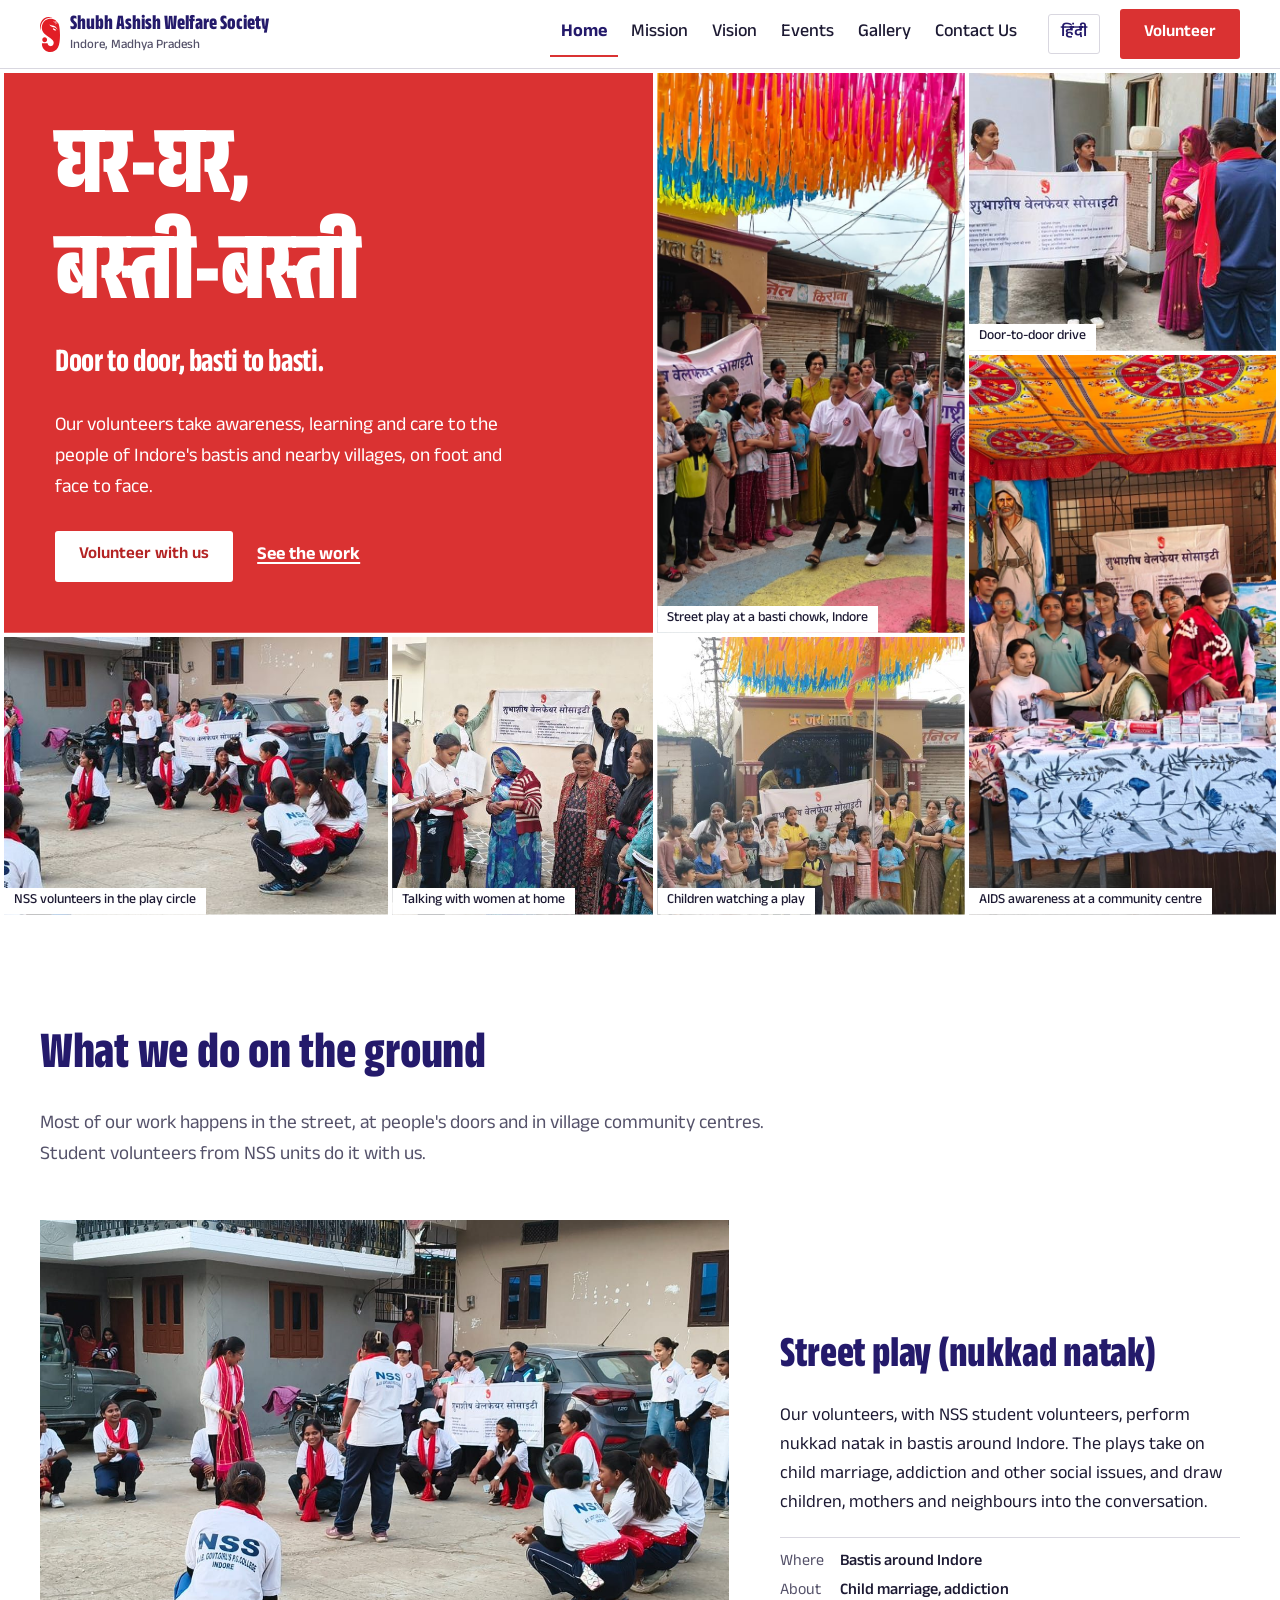
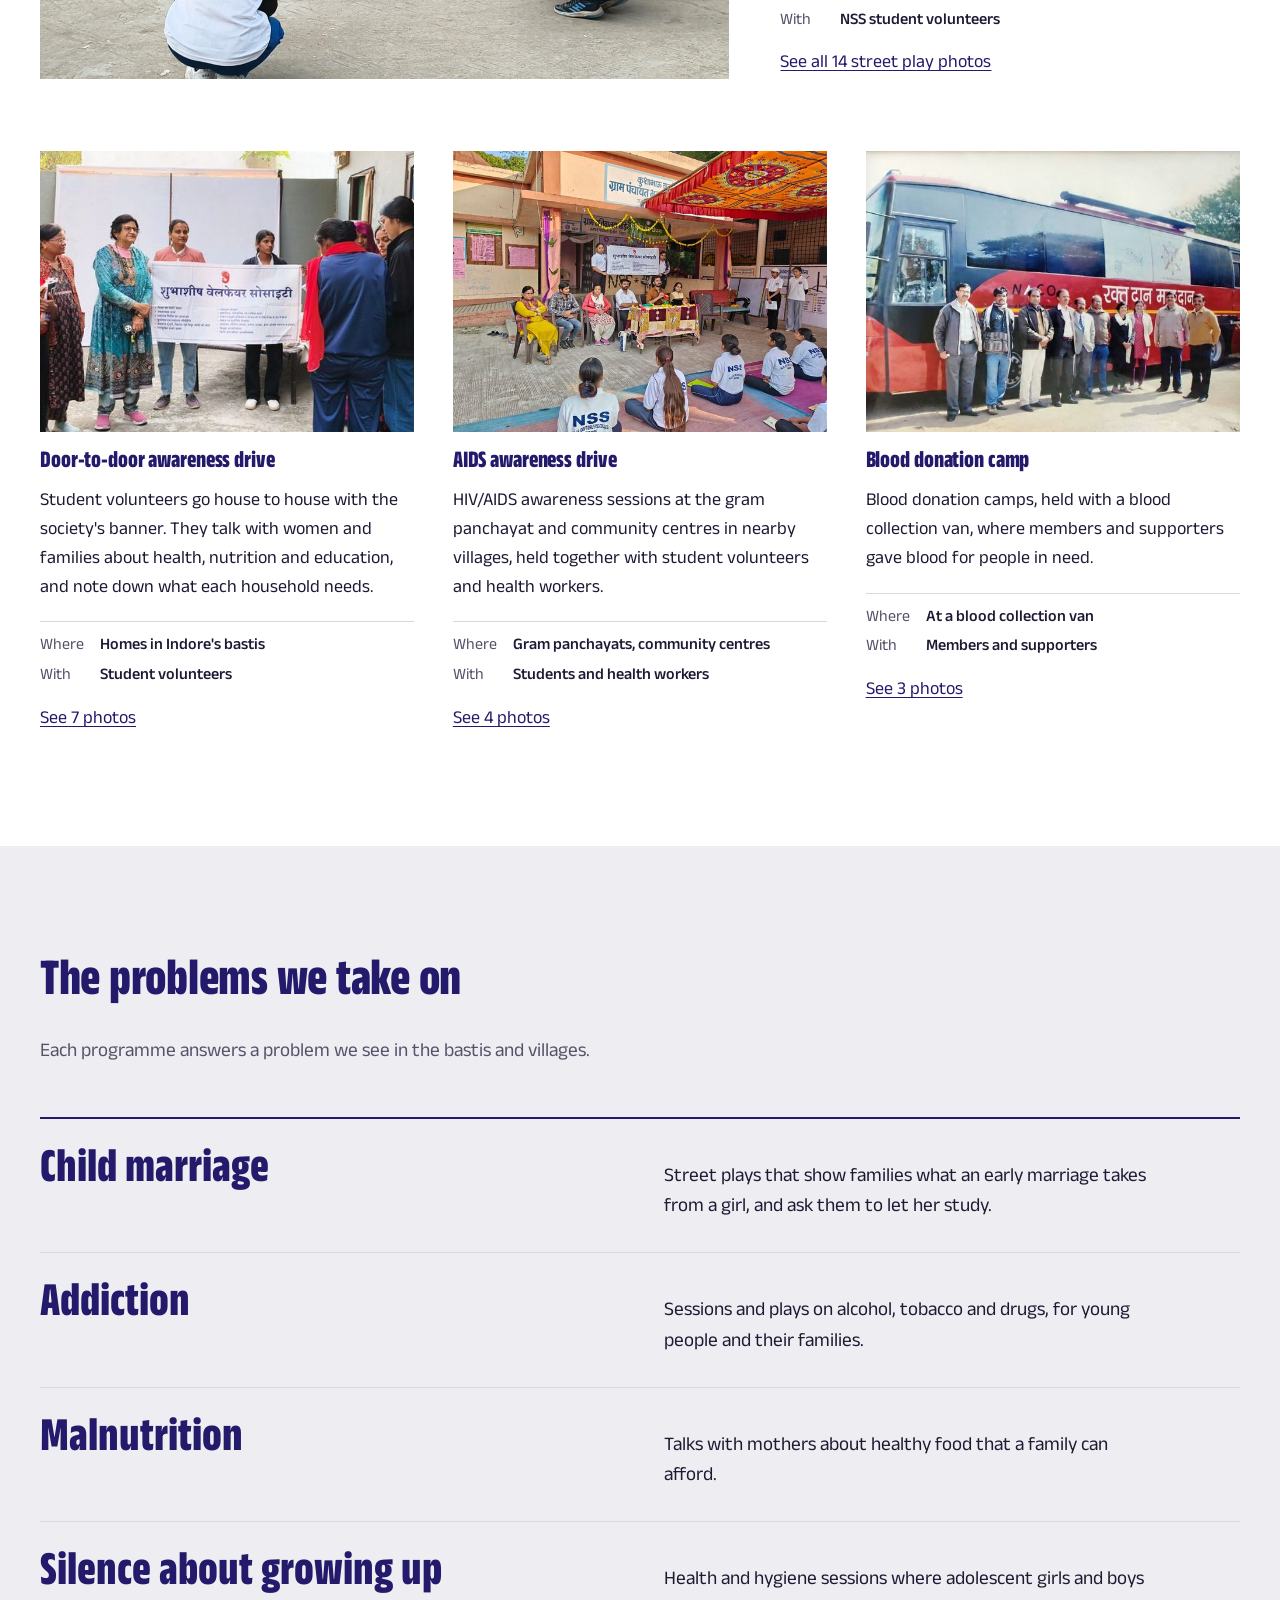
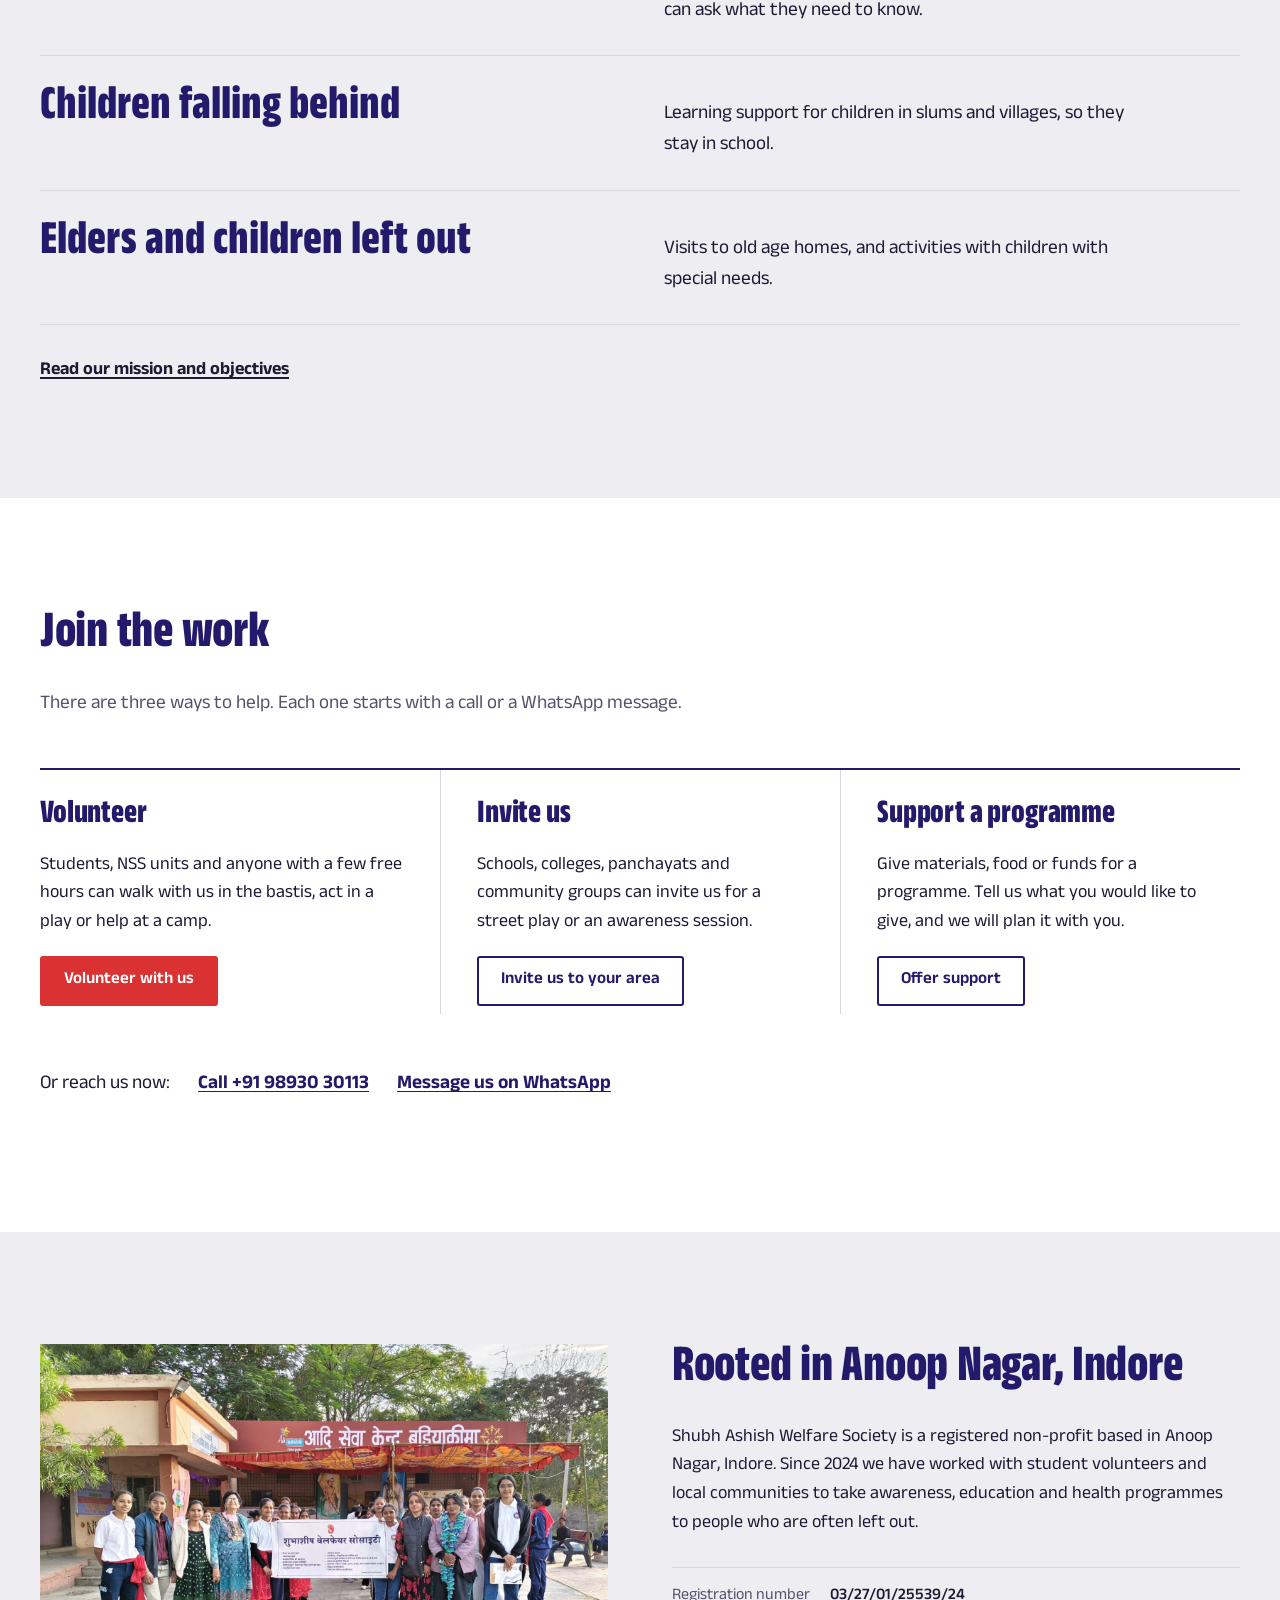
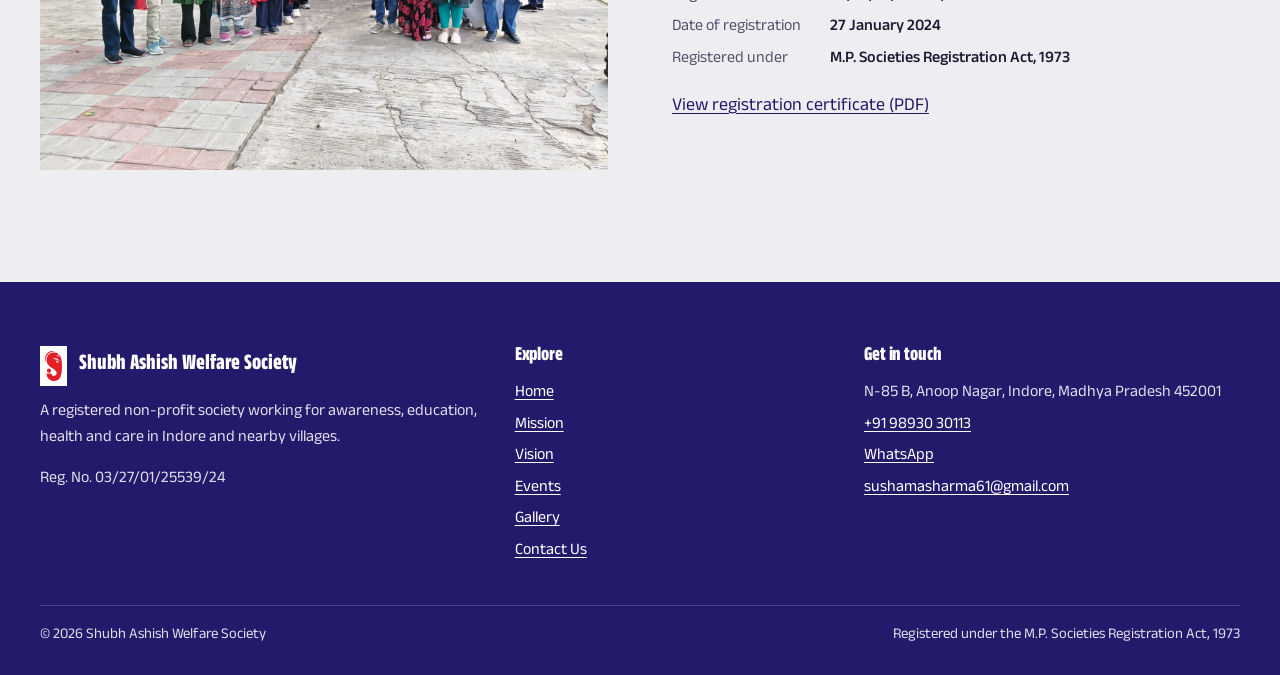
==== commit 3fd42849: "Rebuild logo assets from the original SC Logo file Use the name-free mark on page 2 of logo/SC Logo." ====
--- a/index.html
+++ b/index.html
@@ -31,7 +31,7 @@
   <header class="site-header">
     <div class="container header-inner">
       <a class="brand" href="index.html">
-        <img src="images/logo.svg" alt="" width="30" height="35">
+        <img src="images/logo.svg" alt="" width="20" height="35">
         <span class="brand-name"><span data-i18n="brand.name">Shubh Ashish Welfare Society</span>
           <small data-i18n="brand.place">Indore, Madhya Pradesh</small></span>
       </a>
@@ -229,7 +229,7 @@
     <div class="container">
       <div class="footer-grid">
         <div>
-          <div class="footer-brand"><img src="images/logo.svg" alt="" width="34" height="40"><span data-i18n="brand.name">Shubh Ashish Welfare Society</span></div>
+          <div class="footer-brand"><img src="images/logo.svg" alt="" width="23" height="40"><span data-i18n="brand.name">Shubh Ashish Welfare Society</span></div>
           <p data-i18n="footer.about">A registered non-profit society working for awareness, education, health and care in Indore and nearby villages.</p>
           <p><span data-i18n="reg.short">Reg. No.</span> 03/27/01/25539/24</p>
         </div>
--- a/css/style.css
+++ b/css/style.css
@@ -81,7 +81,7 @@
   text-decoration: none; color: var(--indigo);
   margin-right: auto;
 }
-.brand img { width: 30px; height: auto; }
+.brand img { height: 35px; width: auto; }
 .brand-name {
   font-stretch: 75%; font-weight: 750;
   font-size: 1.3rem; line-height: 1;
@@ -504,7 +504,7 @@
 .site-footer h3 { color: #fff; font-size: 1.25rem; margin-bottom: 12px; }
 .site-footer ul { list-style: none; padding: 0; margin: 0; display: grid; gap: 6px; }
 .footer-brand { display: flex; gap: 12px; align-items: center; margin-bottom: 14px; }
-.footer-brand img { width: 34px; background: #fff; padding: 5px; }
+.footer-brand img { height: 40px; width: auto; background: #fff; padding: 5px; }
 .footer-brand span { font-stretch: 75%; font-weight: 750; font-size: 1.4rem; color: #fff; }
 .footer-bottom {
   border-top: 1px solid rgba(255,255,255,0.18);
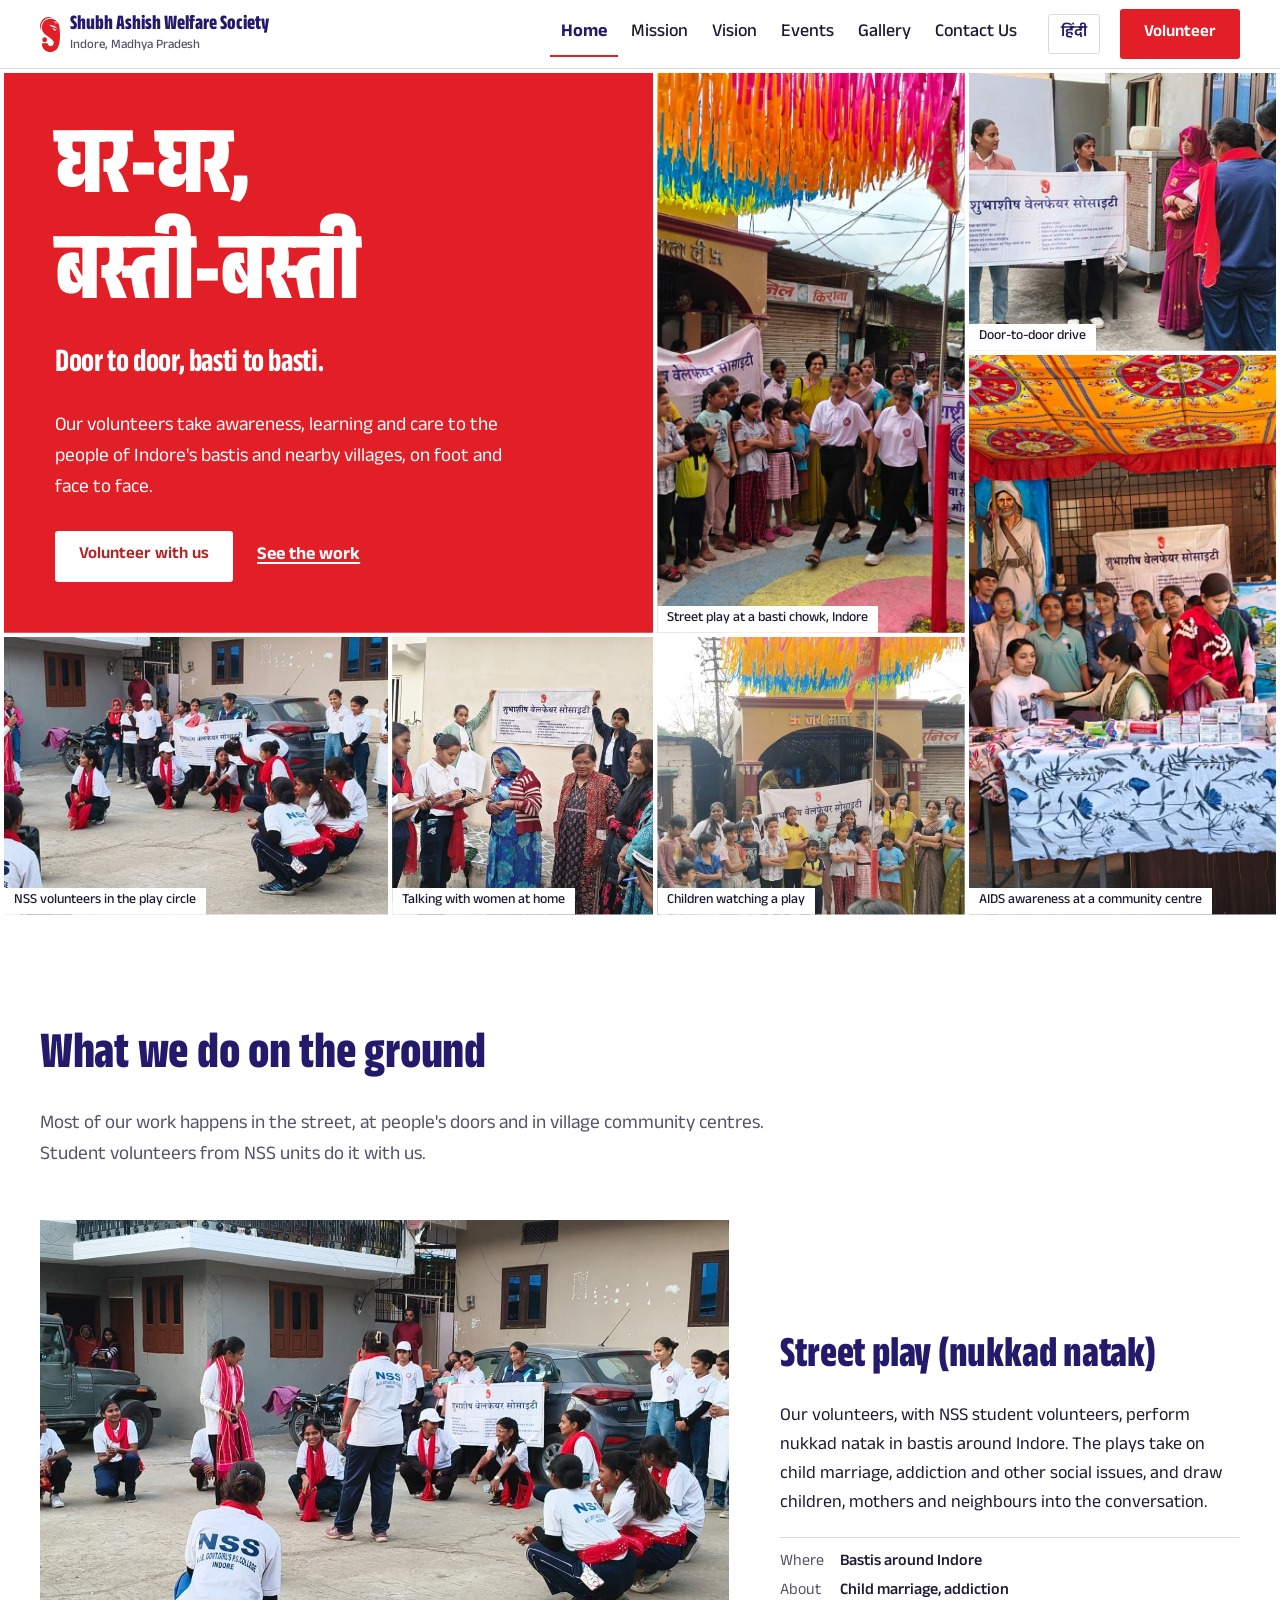
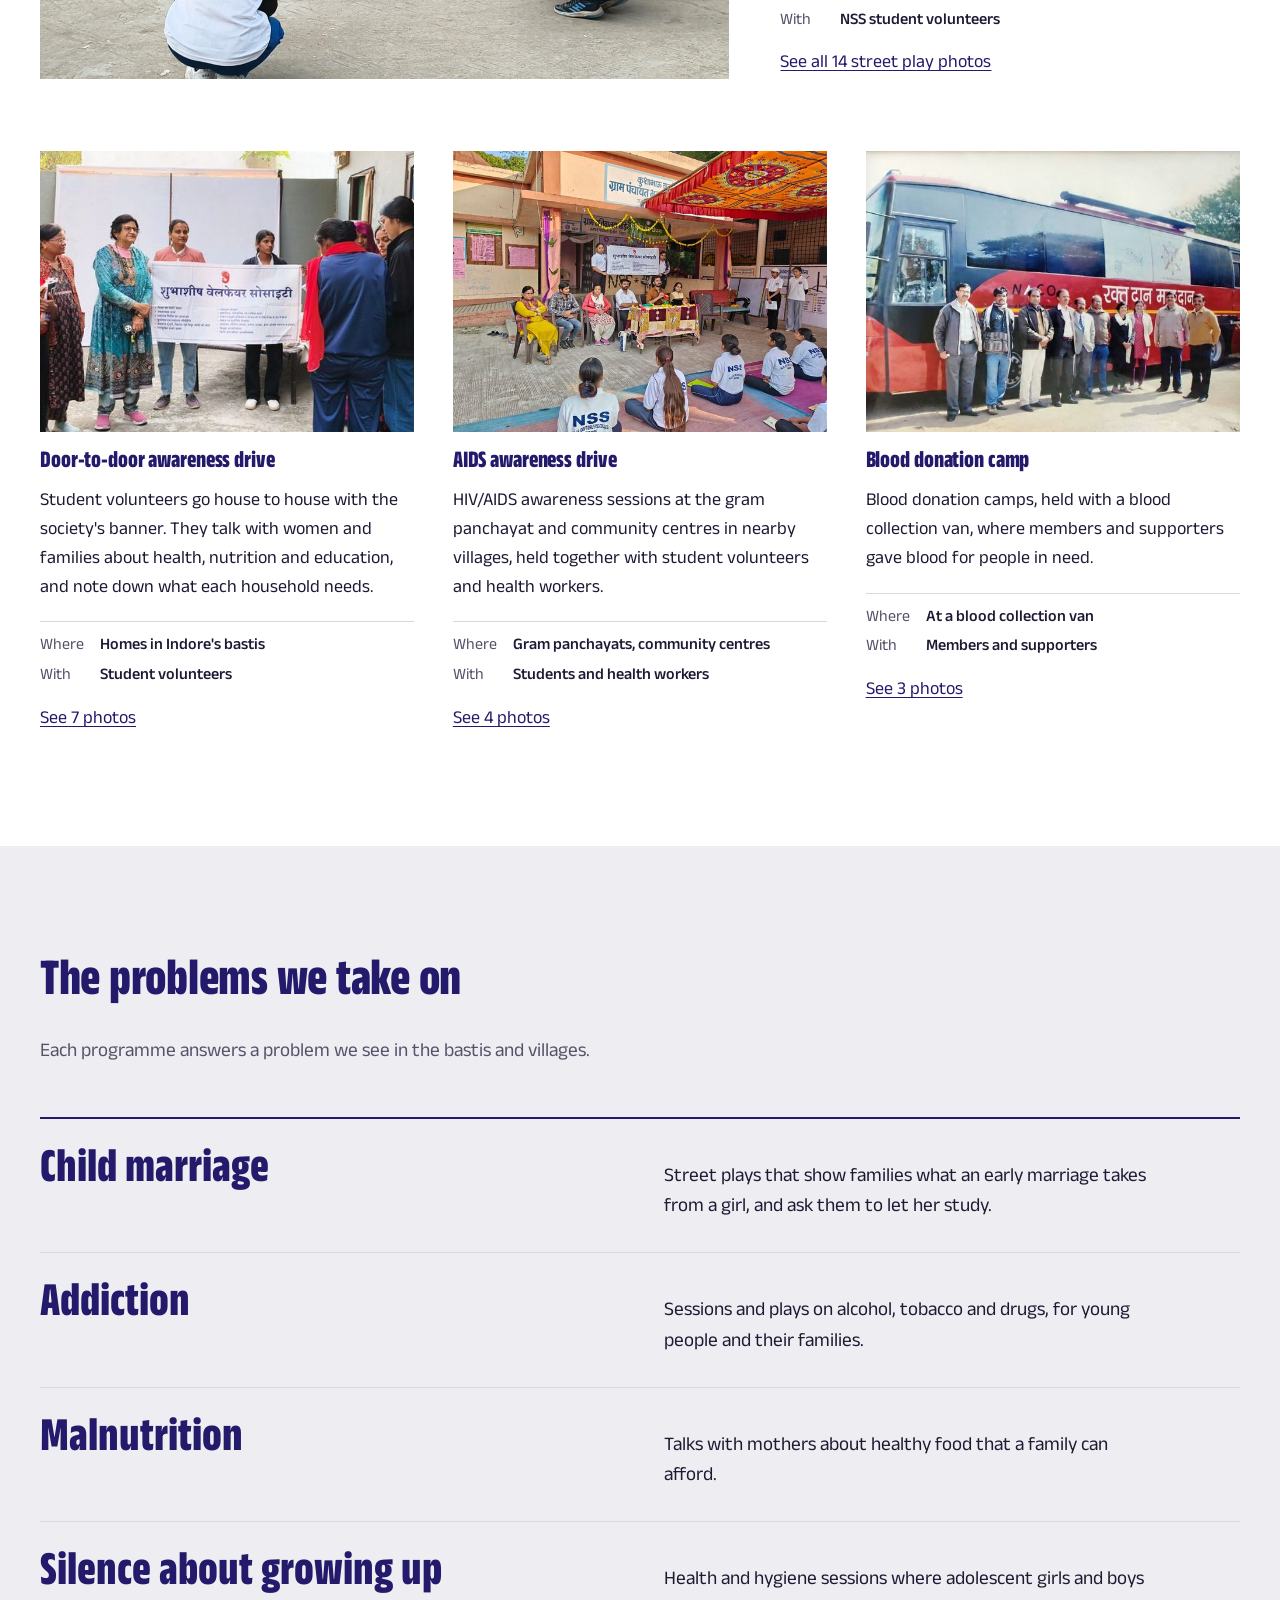
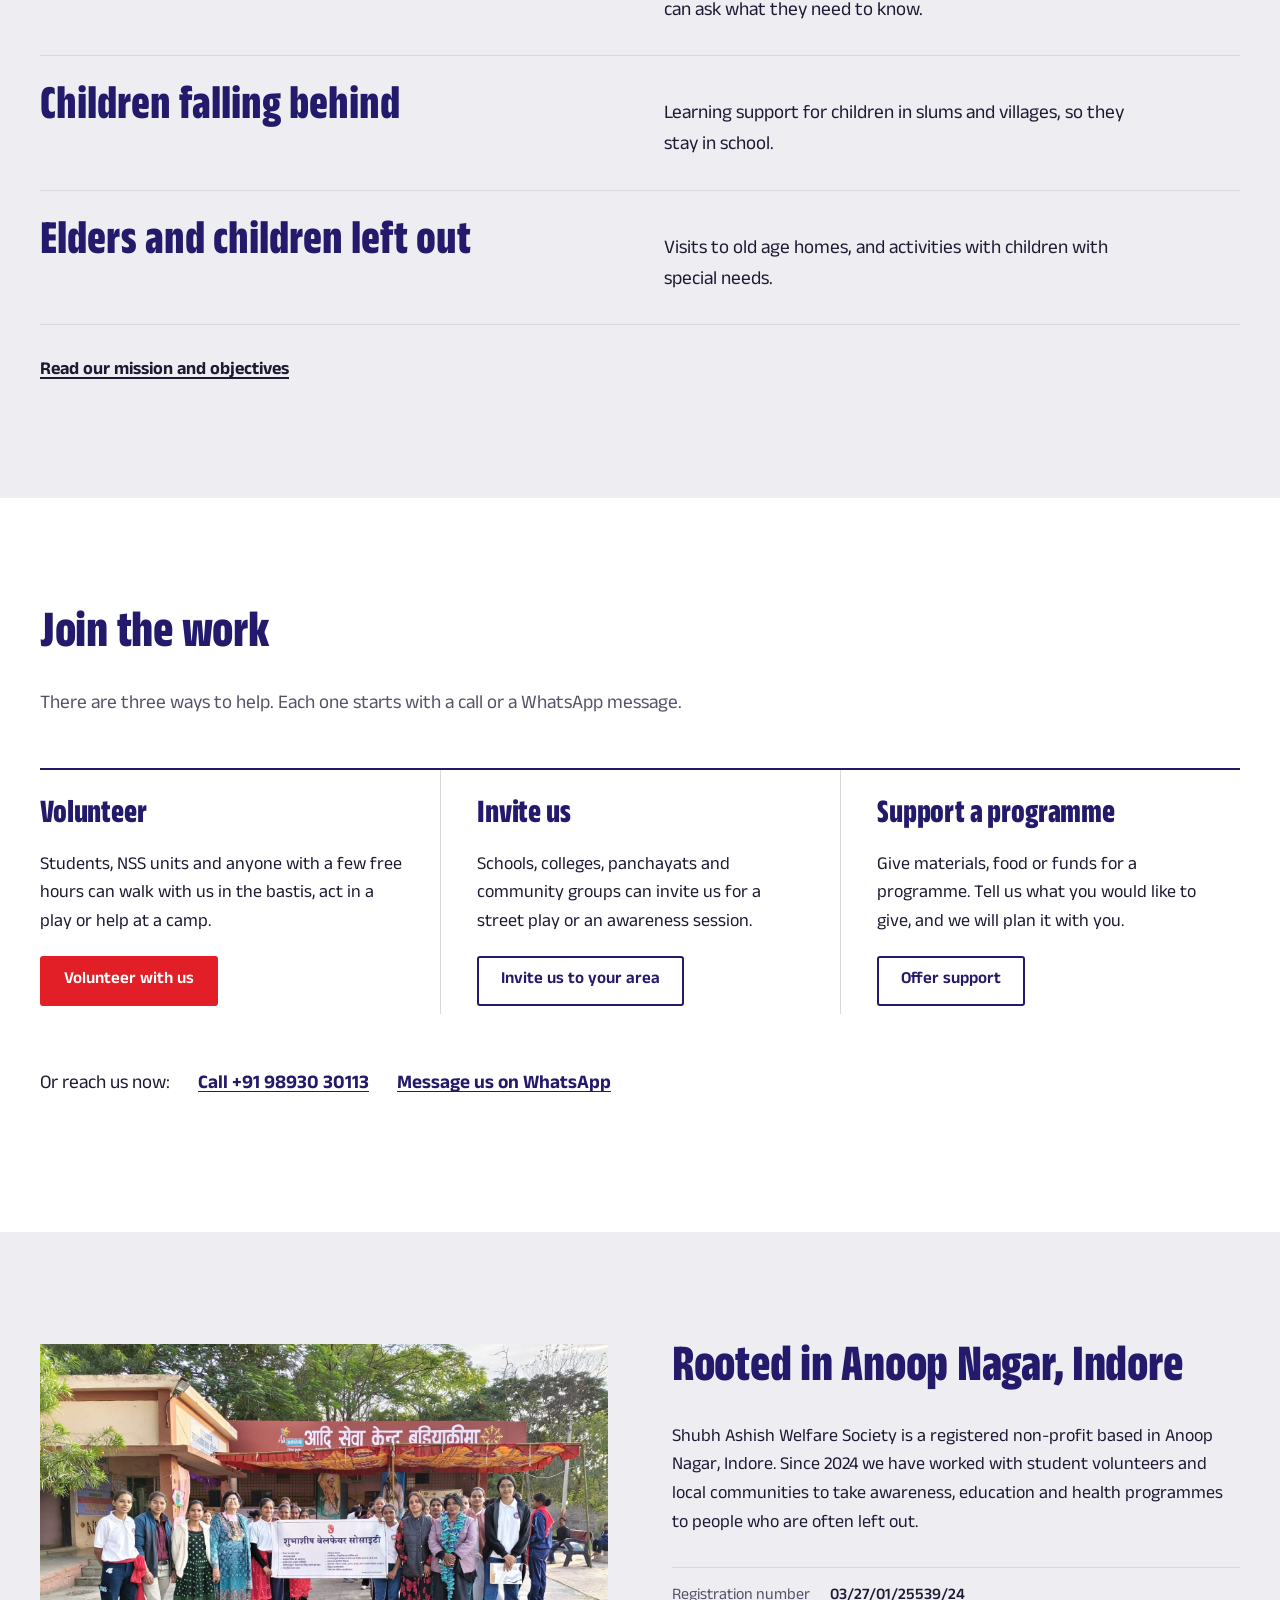
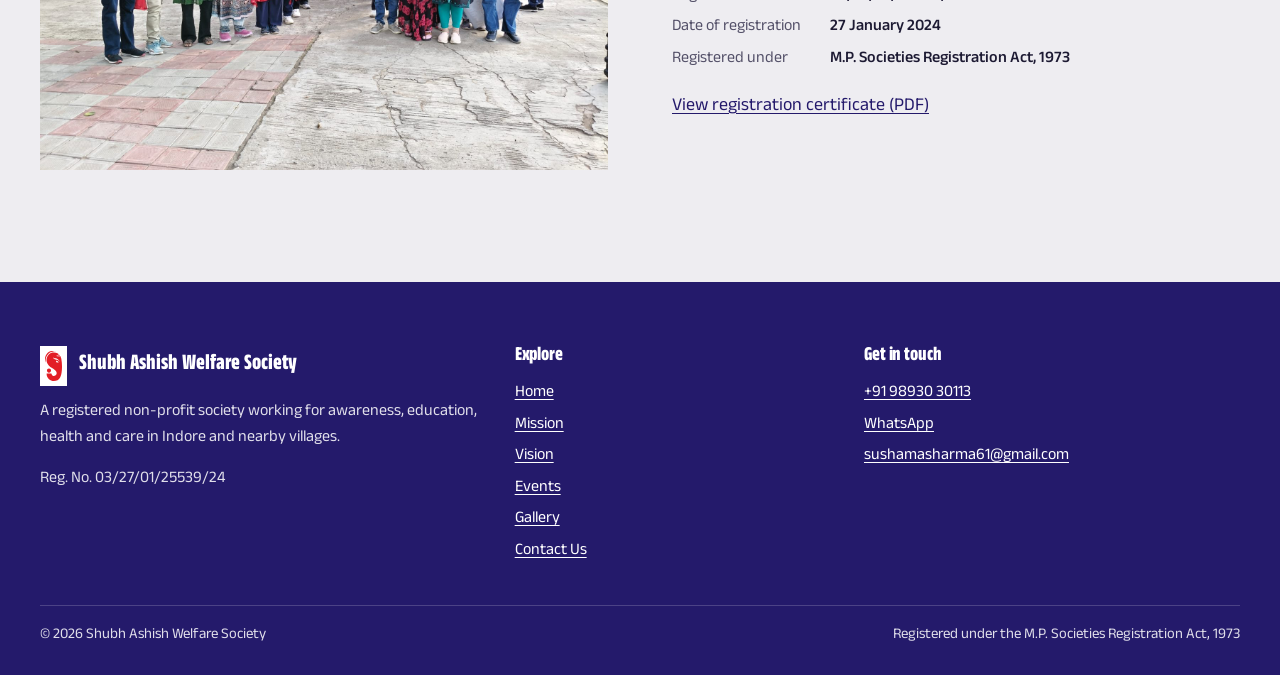
==== commit 62c9f2d5: "Show the address only on the contact page Remove the office address from the footer on every page an" ====
--- a/index.html
+++ b/index.html
@@ -247,7 +247,6 @@
         <div>
           <h3 data-i18n="footer.contact">Get in touch</h3>
           <ul>
-            <li data-i18n="addr.full">N-85 B, Anoop Nagar, Indore, Madhya Pradesh 452001</li>
             <li><a href="tel:+919893030113">+91 98930 30113</a></li>
             <li><a href="https://wa.me/919893030113" target="_blank" rel="noopener">WhatsApp</a></li>
             <li><a href="mailto:sushamasharma61@gmail.com">sushamasharma61@gmail.com</a></li>
--- a/css/style.css
+++ b/css/style.css
@@ -11,7 +11,7 @@
   --muted: #55526a;
   --indigo: #241a6b;       /* banner ink: headings, footer, dark bands */
   --indigo-soft: #3a2f8a;
-  --red: #da3232;          /* logo red: the hero tile and main actions only */
+  --red: #e21e26;          /* logo red: the hero tile and main actions only */
   --red-deep: #b42424;
   --haldi: #f4b12e;        /* the painted ground circle: focus on dark backgrounds */
 
